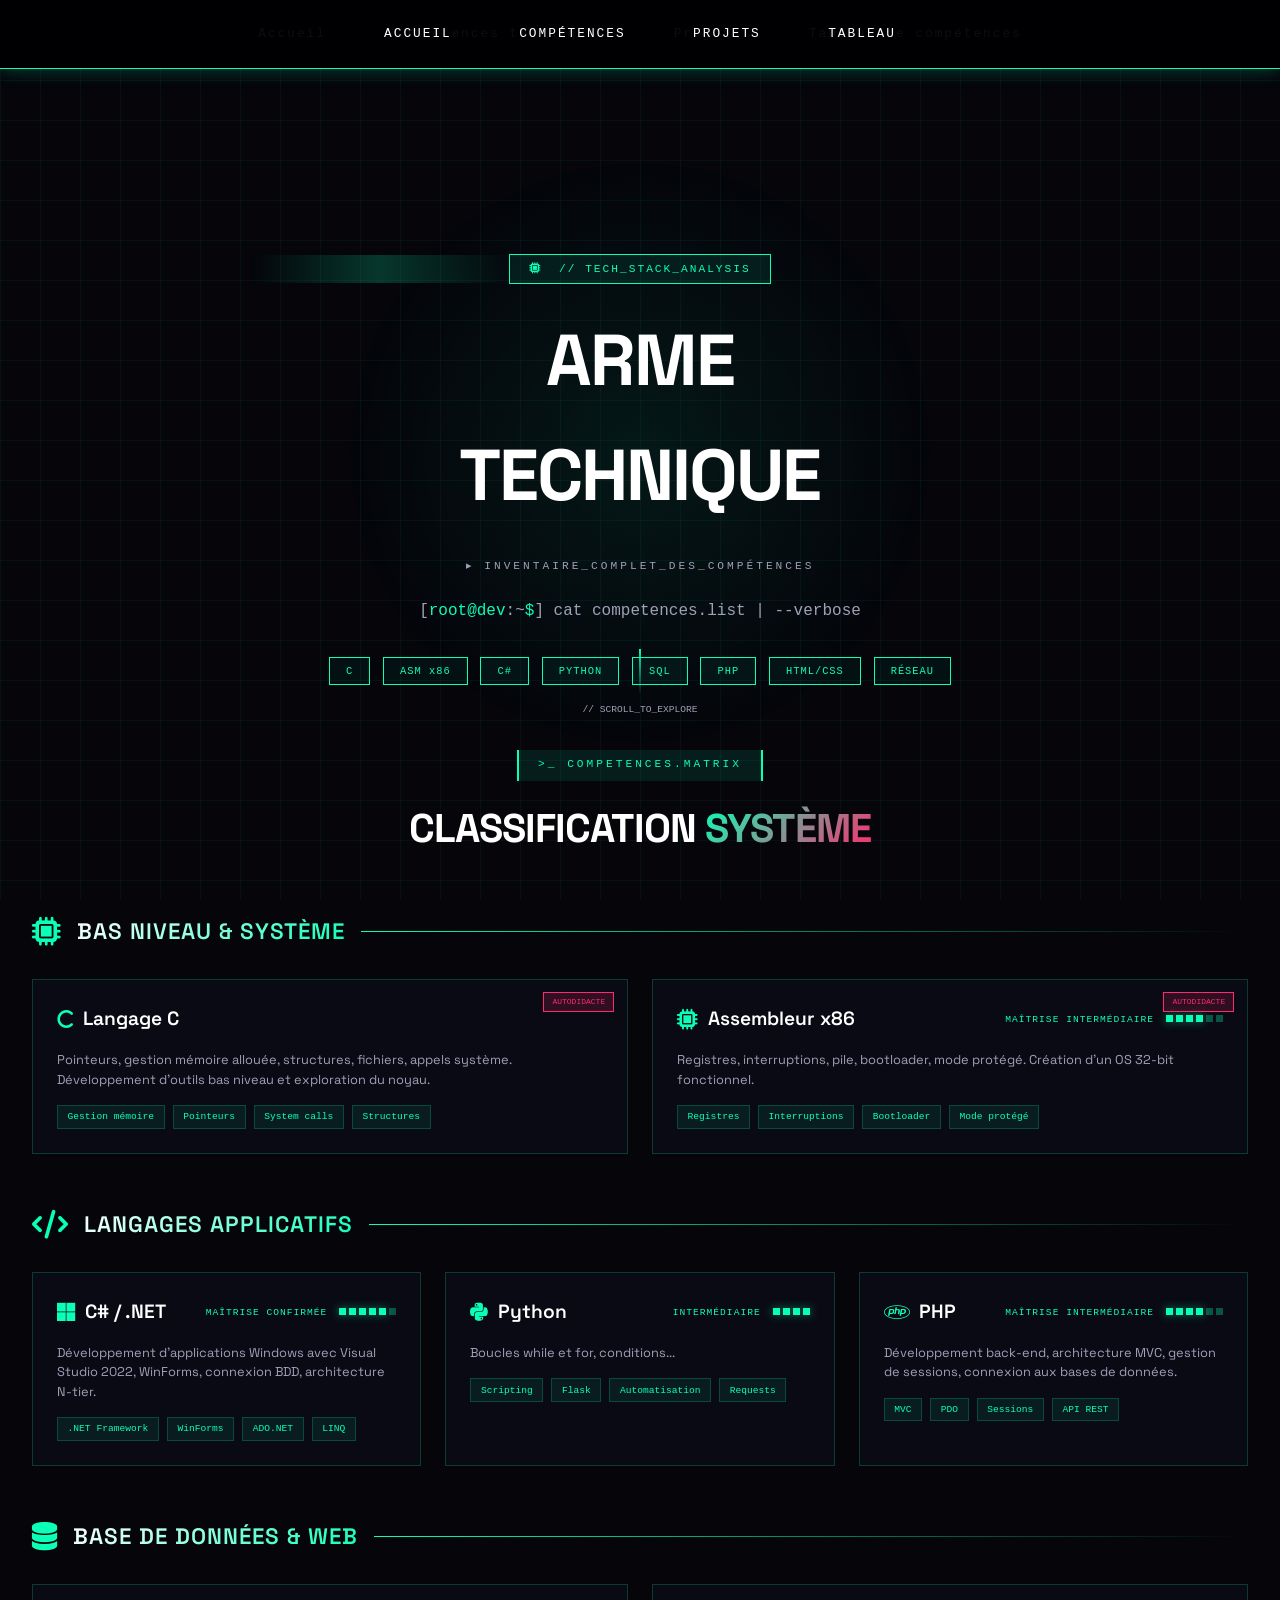
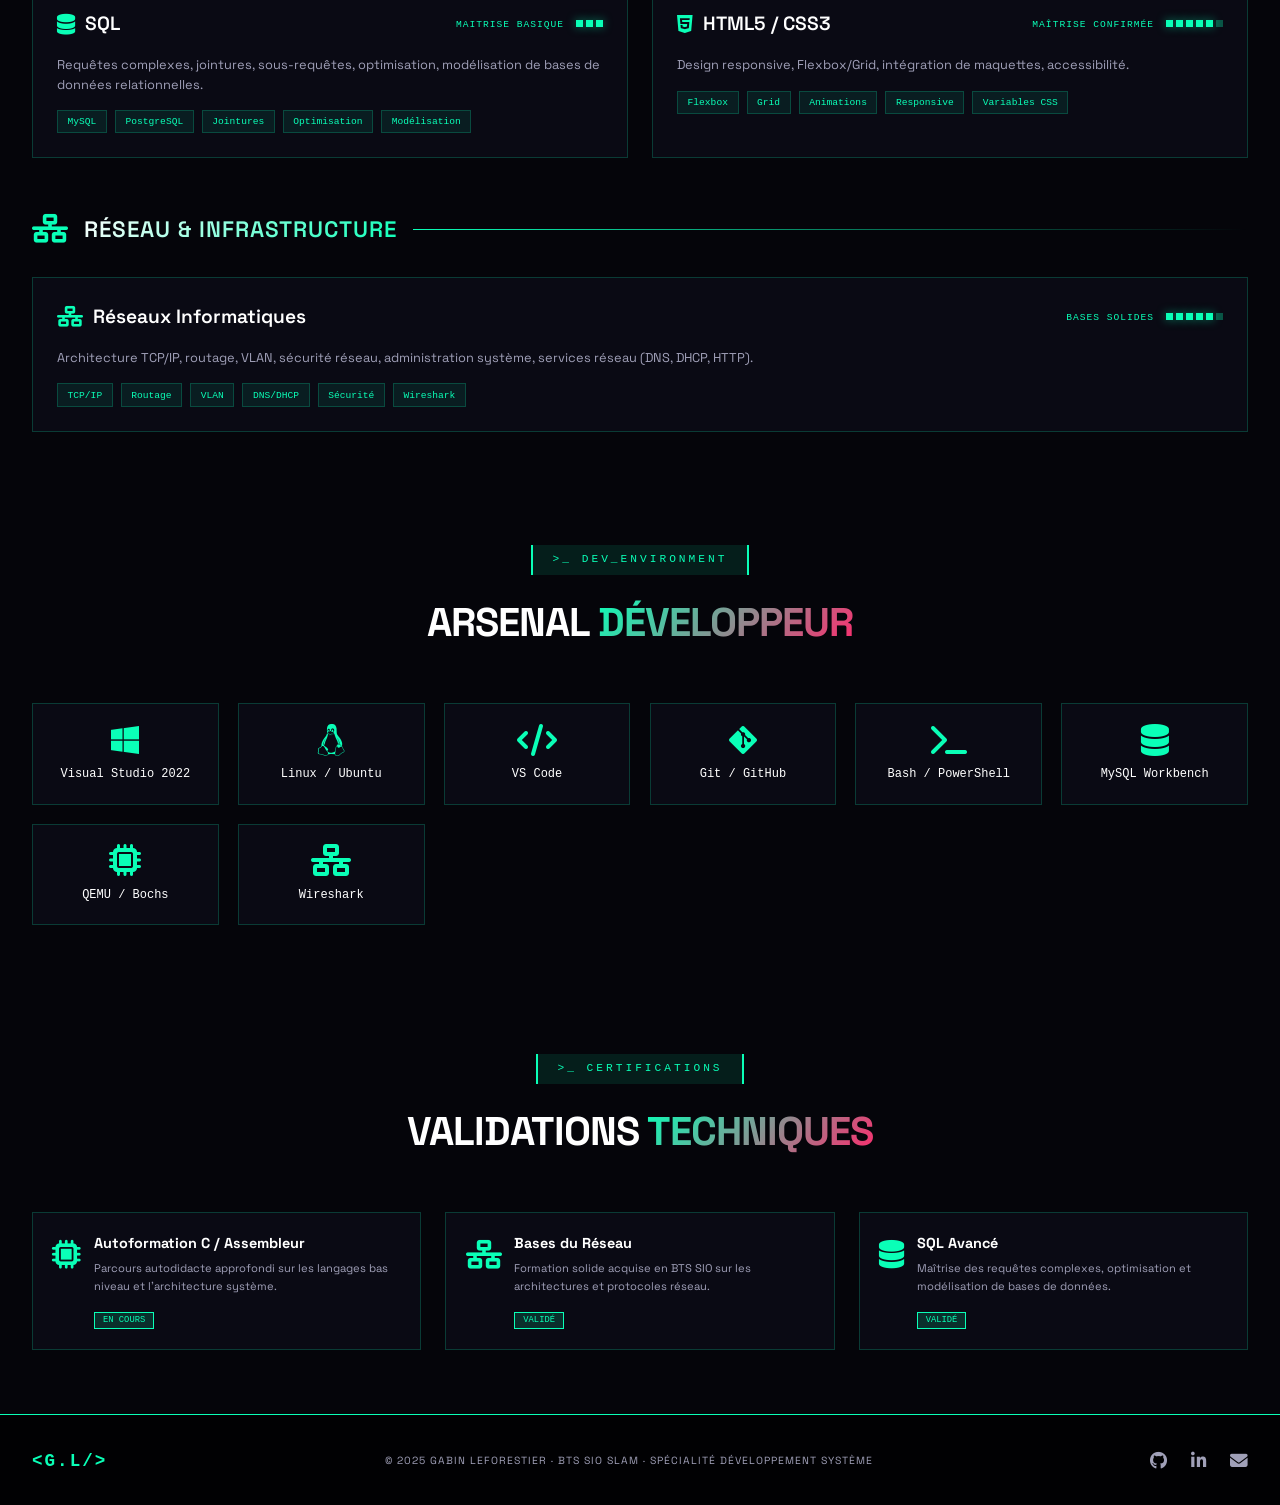
==== competence.html @ 07657258 "Add files via upload" ====
<!DOCTYPE html>
<html lang="fr">
<head>
    <meta charset="UTF-8">
    <meta name="viewport" content="width=device-width, initial-scale=1.0">
    <link rel="stylesheet" href="style.css">
    <title>Compétences Techniques - Portfolio - Gabin LEFORESTIER SIO</title>
    <link rel="preconnect" href="https://fonts.googleapis.com">
    <link rel="preconnect" href="https://fonts.gstatic.com" crossorigin>
    <link href="https://fonts.googleapis.com/css2?family=Roboto:ital,wght@0,100..900;1,100..900&display=swap" rel="stylesheet">

    <!-- Barre de navigation -->
     <nav>
        <a href="index.html">Accueil</a>
        <a href="competence.html">Compétences techniques</a>
        <a href="projets.html">Projets</a>
        <a href="tableau.html">Tableau de compétences</a> 
     </nav>
</head>
<body>
    <!DOCTYPE html>
<html lang="fr">
<head>
    <meta charset="UTF-8">
    <meta name="viewport" content="width=device-width, initial-scale=1.0">
    <link rel="stylesheet" href="style/style.css">
    <title>Compétences - Gabin LEFORESTIER | BTS SIO SLAM</title>
    <link rel="preconnect" href="https://fonts.googleapis.com">
    <link rel="preconnect" href="https://fonts.gstatic.com" crossorigin>
    <link href="https://fonts.googleapis.com/css2?family=Space+Grotesk:wght@300;400;500;600;700&display=swap" rel="stylesheet">
    <link rel="stylesheet" href="https://cdnjs.cloudflare.com/ajax/libs/font-awesome/6.5.1/css/all.min.css">
</head>
<body>

    <!-- Canvas pour l'animation de fond -->
    <canvas id="cyberCanvas"></canvas>

    <!-- Barre de navigation -->
    <nav>
        <a href="index.html">ACCUEIL</a>
        <a href="competence.html">COMPÉTENCES</a>
        <a href="projets.html">PROJETS</a>
        <a href="tableau.html">TABLEAU</a>
    </nav>

    <!-- ========== SECTION HERO COMPÉTENCES ========== -->
    <section class="hero competences-hero">
        <div class="hero-content">
            <div class="glow-ring"></div>
            <div class="hero-badge">
                <span class="badge-text">
                    <i class="fas fa-microchip"></i> // TECH_STACK_ANALYSIS
                </span>
            </div>
            <h1 class="hero-title">
                <span class="title-line">ARME</span>
                <span class="title-line glitch-text" data-text="TECHNIQUE">TECHNIQUE</span>
            </h1>
            <div class="hero-subtitle">
                <p class="sub-badge">▸ INVENTAIRE_COMPLET_DES_COMPÉTENCES</p>
            </div>
            <p class="hero-description">
                [<span class="cmd">root@dev</span>:~<span class="cmd">$</span>] <span class="cmd-text">cat competences.list | --verbose</span>
            </p>
            <div class="tech-stack">
                <div class="tech-item">C</div>
                <div class="tech-item">ASM x86</div>
                <div class="tech-item">C#</div>
                <div class="tech-item">PYTHON</div>
                <div class="tech-item">SQL</div>
                <div class="tech-item">PHP</div>
                <div class="tech-item">HTML/CSS</div>
                <div class="tech-item">RÉSEAU</div>
            </div>
        </div>
        <div class="hero-scroll">
            <div class="scroll-line"></div>
            <span>// SCROLL_TO_EXPLORE</span>
        </div>
    </section>

    <!-- ========== SECTION COMPÉTENCES DÉTAILLÉES ========== -->
    <section class="skills-detailed">
        <div class="container">
            <div class="section-header">
                <span class="section-tag">>_ COMPETENCES.MATRIX</span>
                <h2 class="section-title">CLASSIFICATION <span class="title-accent">SYSTÈME</span></h2>
            </div>

            <!-- BAS NIVEAU -->
            <div class="skill-category">
                <div class="category-header">
                    <div class="category-icon">
                        <i class="fas fa-microchip"></i>
                    </div>
                    <h3 class="category-title">BAS NIVEAU & SYSTÈME</h3>
                    <div class="category-line"></div>
                </div>
                <div class="skills-detailed-grid">
                    <div class="skill-detailed-card">
                        <div class="skill-header">
                            <div class="skill-name">
                                <i class="fas fa-c"></i>
                                <span>Langage C</span>
                            </div>
                        </div>
                        <p class="skill-description">Pointeurs, gestion mémoire allouée, structures, fichiers, appels système. Développement d'outils bas niveau et exploration du noyau.</p>
                        <div class="skill-tags">
                            <span>Gestion mémoire</span>
                            <span>Pointeurs</span>
                            <span>System calls</span>
                            <span>Structures</span>
                        </div>
                        <div class="skill-badge-autodidact">AUTODIDACTE</div>
                    </div>

                    <div class="skill-detailed-card">
                        <div class="skill-header">
                            <div class="skill-name">
                                <i class="fas fa-microchip"></i>
                                <span>Assembleur x86</span>
                            </div>
                            <div class="skill-level-indicator">
                                <span class="level-text">MAÎTRISE INTERMÉDIAIRE</span>
                                <div class="level-bars">
                                    <span class="bar active"></span><span class="bar active"></span>
                                    <span class="bar active"></span><span class="bar active"></span>
                                    <span class="bar"></span><span class="bar"></span>
                                </div>
                            </div>
                        </div>
                        <p class="skill-description">Registres, interruptions, pile, bootloader, mode protégé. Création d'un OS 32-bit fonctionnel.</p>
                        <div class="skill-tags">
                            <span>Registres</span>
                            <span>Interruptions</span>
                            <span>Bootloader</span>
                            <span>Mode protégé</span>
                        </div>
                        <div class="skill-badge-autodidact">AUTODIDACTE</div>
                    </div>
                </div>
            </div>

            <!-- LANGAGES APPLICATIFS -->
            <div class="skill-category">
                <div class="category-header">
                    <div class="category-icon">
                        <i class="fas fa-code"></i>
                    </div>
                    <h3 class="category-title">LANGAGES APPLICATIFS</h3>
                    <div class="category-line"></div>
                </div>
                <div class="skills-detailed-grid three-cols">
                    <div class="skill-detailed-card">
                        <div class="skill-header">
                            <div class="skill-name">
                                <i class="fab fa-microsoft"></i>
                                <span>C# / .NET</span>
                            </div>
                            <div class="skill-level-indicator">
                                <span class="level-text">MAÎTRISE CONFIRMÉE</span>
                                <div class="level-bars">
                                    <span class="bar active"></span><span class="bar active"></span>
                                    <span class="bar active"></span><span class="bar active"></span>
                                    <span class="bar active"></span><span class="bar"></span>
                                </div>
                            </div>
                        </div>
                        <p class="skill-description">Développement d'applications Windows avec Visual Studio 2022, WinForms, connexion BDD, architecture N-tier.</p>
                        <div class="skill-tags">
                            <span>.NET Framework</span>
                            <span>WinForms</span>
                            <span>ADO.NET</span>
                            <span>LINQ</span>
                        </div>
                    </div>

                    <div class="skill-detailed-card">
                        <div class="skill-header">
                            <div class="skill-name">
                                <i class="fab fa-python"></i>
                                <span>Python</span>
                            </div>
                            <div class="skill-level-indicator">
                                <span class="level-text">INTERMÉDIAIRE</span>
                                <div class="level-bars">
                                    <span class="bar active"></span><span class="bar active"></span>
                                    <span class="bar active"></span><span class="bar active"></span>
                                </div>
                            </div>
                        </div>
                        <p class="skill-description">Boucles while et for, conditions...</p>
                        <div class="skill-tags">
                            <span>Scripting</span>
                            <span>Flask</span>
                            <span>Automatisation</span>
                            <span>Requests</span>
                        </div>
                    </div>

                    <div class="skill-detailed-card">
                        <div class="skill-header">
                            <div class="skill-name">
                                <i class="fab fa-php"></i>
                                <span>PHP</span>
                            </div>
                            <div class="skill-level-indicator">
                                <span class="level-text">MAÎTRISE INTERMÉDIAIRE</span>
                                <div class="level-bars">
                                    <span class="bar active"></span><span class="bar active"></span>
                                    <span class="bar active"></span><span class="bar active"></span>
                                    <span class="bar"></span><span class="bar"></span>
                                </div>
                            </div>
                        </div>
                        <p class="skill-description">Développement back-end, architecture MVC, gestion de sessions, connexion aux bases de données.</p>
                        <div class="skill-tags">
                            <span>MVC</span>
                            <span>PDO</span>
                            <span>Sessions</span>
                            <span>API REST</span>
                        </div>
                    </div>
                </div>
            </div>

            <!-- BASE DE DONNÉES & WEB -->
            <div class="skill-category">
                <div class="category-header">
                    <div class="category-icon">
                        <i class="fas fa-database"></i>
                    </div>
                    <h3 class="category-title">BASE DE DONNÉES & WEB</h3>
                    <div class="category-line"></div>
                </div>
                <div class="skills-detailed-grid two-cols">
                    <div class="skill-detailed-card">
                        <div class="skill-header">
                            <div class="skill-name">
                                <i class="fas fa-database"></i>
                                <span>SQL</span>
                            </div>
                            <div class="skill-level-indicator">
                                <span class="level-text">MAITRISE BASIQUE</span>
                                <div class="level-bars">
                                    <span class="bar active"></span><span class="bar active"></span>
                                    <span class="bar active"></span>
                                    
                                </div>
                            </div>
                        </div>
                        <p class="skill-description">Requêtes complexes, jointures, sous-requêtes, optimisation, modélisation de bases de données relationnelles.</p>
                        <div class="skill-tags">
                            <span>MySQL</span>
                            <span>PostgreSQL</span>
                            <span>Jointures</span>
                            <span>Optimisation</span>
                            <span>Modélisation</span>
                        </div>
                    </div>

                    <div class="skill-detailed-card">
                        <div class="skill-header">
                            <div class="skill-name">
                                <i class="fab fa-html5"></i>
                                <span>HTML5 / CSS3</span>
                            </div>
                            <div class="skill-level-indicator">
                                <span class="level-text">MAÎTRISE CONFIRMÉE</span>
                                <div class="level-bars">
                                    <span class="bar active"></span><span class="bar active"></span>
                                    <span class="bar active"></span><span class="bar active"></span>
                                    <span class="bar active"></span><span class="bar"></span>
                                </div>
                            </div>
                        </div>
                        <p class="skill-description">Design responsive, Flexbox/Grid, intégration de maquettes, accessibilité.</p>
                        <div class="skill-tags">
                            <span>Flexbox</span>
                            <span>Grid</span>
                            <span>Animations</span>
                            <span>Responsive</span>
                            <span>Variables CSS</span>
                        </div>
                    </div>
                </div>
            </div>

            <!-- RÉSEAU & INFRASTRUCTURE -->
            <div class="skill-category">
                <div class="category-header">
                    <div class="category-icon">
                        <i class="fas fa-network-wired"></i>
                    </div>
                    <h3 class="category-title">RÉSEAU & INFRASTRUCTURE</h3>
                    <div class="category-line"></div>
                </div>
                <div class="skills-detailed-grid full-width-grid">
                    <div class="skill-detailed-card full-width">
                        <div class="skill-header">
                            <div class="skill-name">
                                <i class="fas fa-network-wired"></i>
                                <span>Réseaux Informatiques</span>
                            </div>
                            <div class="skill-level-indicator">
                                <span class="level-text">BASES SOLIDES</span>
                                <div class="level-bars">
                                    <span class="bar active"></span><span class="bar active"></span>
                                    <span class="bar active"></span><span class="bar active"></span>
                                    <span class="bar active"></span><span class="bar"></span>
                                </div>
                            </div>
                        </div>
                        <p class="skill-description">Architecture TCP/IP, routage, VLAN, sécurité réseau, administration système, services réseau (DNS, DHCP, HTTP).</p>
                        <div class="skill-tags">
                            <span>TCP/IP</span>
                            <span>Routage</span>
                            <span>VLAN</span>
                            <span>DNS/DHCP</span>
                            <span>Sécurité</span>
                            <span>Wireshark</span>
                        </div>
                    </div>
                </div>
            </div>
        </div>
    </section>

    <!-- ========== SECTION OUTILS & ENVIRONNEMENT ========== -->
    <section class="tools-section">
        <div class="container">
            <div class="section-header">
                <span class="section-tag">>_ DEV_ENVIRONMENT</span>
                <h2 class="section-title">ARsenal <span class="title-accent">Développeur</span></h2>
            </div>
            <div class="tools-grid">
                <div class="tool-card">
                    <i class="fab fa-windows"></i>
                    <span>Visual Studio 2022</span>
                </div>
                <div class="tool-card">
                    <i class="fab fa-linux"></i>
                    <span>Linux / Ubuntu</span>
                </div>
                <div class="tool-card">
                    <i class="fas fa-code"></i>
                    <span>VS Code</span>
                </div>
                <div class="tool-card">
                    <i class="fab fa-git-alt"></i>
                    <span>Git / GitHub</span>
                </div>
                <div class="tool-card">
                    <i class="fas fa-terminal"></i>
                    <span>Bash / PowerShell</span>
                </div>
                <div class="tool-card">
                    <i class="fas fa-database"></i>
                    <span>MySQL Workbench</span>
                </div>
                <div class="tool-card">
                    <i class="fas fa-microchip"></i>
                    <span>QEMU / Bochs</span>
                </div>
                <div class="tool-card">
                    <i class="fas fa-network-wired"></i>
                    <span>Wireshark</span>
                </div>
            </div>
        </div>
    </section>

    <!-- ========== SECTION CERTIFICATIONS ========== -->
    <section class="certifications">
        <div class="container">
            <div class="section-header">
                <span class="section-tag">>_ CERTIFICATIONS</span>
                <h2 class="section-title">VALIDATIONS <span class="title-accent">TECHNIQUES</span></h2>
            </div>
            <div class="certs-grid">
                <div class="cert-card">
                    <div class="cert-icon">
                        <i class="fas fa-microchip"></i>
                    </div>
                    <div class="cert-content">
                        <h3>Autoformation C / Assembleur</h3>
                        <p>Parcours autodidacte approfondi sur les langages bas niveau et l'architecture système.</p>
                        <span class="cert-status">EN COURS</span>
                    </div>
                </div>
                <div class="cert-card">
                    <div class="cert-icon">
                        <i class="fas fa-network-wired"></i>
                    </div>
                    <div class="cert-content">
                        <h3>Bases du Réseau</h3>
                        <p>Formation solide acquise en BTS SIO sur les architectures et protocoles réseau.</p>
                        <span class="cert-status">VALIDÉ</span>
                    </div>
                </div>
                <div class="cert-card">
                    <div class="cert-icon">
                        <i class="fas fa-database"></i>
                    </div>
                    <div class="cert-content">
                        <h3>SQL Avancé</h3>
                        <p>Maîtrise des requêtes complexes, optimisation et modélisation de bases de données.</p>
                        <span class="cert-status">VALIDÉ</span>
                    </div>
                </div>
            </div>
        </div>
    </section>

    <!-- Footer -->
    <footer class="footer">
        <div class="container">
            <div class="footer-content">
                <div class="footer-logo">
                    <span class="glitch-small">&lt;G.L/&gt;</span>
                </div>
                <p class="footer-text">© 2025 GABIN LEFORESTIER · BTS SIO SLAM · SPÉCIALITÉ DÉVELOPPEMENT SYSTÈME</p>
                <div class="footer-social">
                    <a href="#"><i class="fab fa-github"></i></a>
                    <a href="#"><i class="fab fa-linkedin-in"></i></a>
                    <a href="#"><i class="fas fa-envelope"></i></a>
                </div>
            </div>
        </div>
    </footer>
</body>
</html>
</body>
</html>
---- style.css ----
/* ========== RESET & VARIABLES ========== */
* {
    margin: 0;
    padding: 0;
    box-sizing: border-box;
}

:root {
    --primary: #0affb7;
    --primary-dark: #00cc8f;
    --secondary: #ff2a6d;
    --secondary-dark: #cc0055;
    --accent: #7a2eff;
    --dark-bg: #05050a;
    --darker-bg: #010103;
    --card-bg: #0a0a14;
    --text: #ffffff;
    --text-dim: #a0a0b8;
    --glow-primary: 0 0 10px rgba(10, 255, 183, 0.5);
    --glow-secondary: 0 0 10px rgba(255, 42, 109, 0.5);
}

body {
    font-family: 'Space Grotesk', 'Courier New', monospace;
    background: var(--dark-bg);
    color: var(--text);
    line-height: 1.6;
    overflow-x: hidden;
    position: relative;
}

/* Effet de grille en background (sans canvas) */
body::before {
    content: '';
    position: fixed;
    top: 0;
    left: 0;
    width: 100%;
    height: 100%;
    background-image: 
        linear-gradient(rgba(10, 255, 183, 0.05) 1px, transparent 1px),
        linear-gradient(90deg, rgba(10, 255, 183, 0.05) 1px, transparent 1px);
    background-size: 40px 40px;
    pointer-events: none;
    z-index: 0;
}

/* ========== NAVIGATION ========== */
nav {
    position: fixed;
    top: 0;
    width: 100%;
    display: flex;
    justify-content: center;
    gap: 3rem;
    padding: 1rem 2rem;
    background: rgba(1, 1, 3, 0.95);
    border-bottom: 1px solid var(--primary);
    z-index: 1000;
    letter-spacing: 2px;
    box-shadow: 0 0 20px rgba(10, 255, 183, 0.15);
}

nav a {
    color: var(--text);
    text-decoration: none;
    font-size: 0.8rem;
    font-weight: 500;
    transition: all 0.3s ease;
    font-family: monospace;
    padding: 0.5rem 0;
    position: relative;
}

nav a::before {
    content: '[';
    opacity: 0;
    transition: all 0.3s ease;
    color: var(--primary);
}

nav a::after {
    content: ']';
    opacity: 0;
    transition: all 0.3s ease;
    color: var(--primary);
}

nav a:hover::before,
nav a:hover::after {
    opacity: 1;
}

nav a:hover {
    color: var(--primary);
    text-shadow: var(--glow-primary);
    letter-spacing: 3px;
}

/* ========== CONTAINER ========== */
.container {
    max-width: 1300px;
    margin: 0 auto;
    padding: 0 2rem;
    position: relative;
    z-index: 2;
}

/* ========== SECTION HEADER ========== */
.section-header {
    text-align: center;
    margin-bottom: 3rem;
}

.section-tag {
    color: var(--primary);
    font-family: monospace;
    font-size: 0.7rem;
    letter-spacing: 3px;
    background: rgba(10, 255, 183, 0.1);
    padding: 0.4rem 1.2rem;
    display: inline-block;
    margin-bottom: 1rem;
    border-left: 2px solid var(--primary);
    border-right: 2px solid var(--primary);
    animation: borderPulse 2s infinite;
}

@keyframes borderPulse {
    0%, 100% { border-color: var(--primary); }
    50% { border-color: var(--secondary); }
}

.section-title {
    font-size: 2.5rem;
    font-weight: 700;
    letter-spacing: -1px;
    text-transform: uppercase;
}

.title-accent {
    background: linear-gradient(135deg, var(--primary), var(--secondary), var(--accent));
    background-size: 200% 200%;
    -webkit-background-clip: text;
    background-clip: text;
    color: transparent;
    animation: gradientFlow 3s ease infinite;
}

@keyframes gradientFlow {
    0% { background-position: 0% 50%; }
    50% { background-position: 100% 50%; }
    100% { background-position: 0% 50%; }
}

/* ========== HERO SECTION ========== */
.hero {
    min-height: 100vh;
    display: flex;
    flex-direction: column;
    justify-content: center;
    align-items: center;
    text-align: center;
    padding: 6rem 2rem 4rem;
    position: relative;
    z-index: 2;
}

.hero-content {
    max-width: 1000px;
    animation: fadeInUp 0.8s ease-out;
}

/* Anneau lumineux (sans canvas) */
.hero::after {
    content: '';
    position: absolute;
    top: 50%;
    left: 50%;
    transform: translate(-50%, -50%);
    width: 600px;
    height: 600px;
    border-radius: 50%;
    background: radial-gradient(circle, rgba(10, 255, 183, 0.08) 0%, transparent 70%);
    animation: ringPulse 4s ease infinite;
    z-index: -1;
}

@keyframes ringPulse {
    0%, 100% { width: 500px; height: 500px; opacity: 0.5; }
    50% { width: 700px; height: 700px; opacity: 1; }
}

.hero-badge {
    display: inline-block;
    margin-bottom: 1.5rem;
}

.badge-text {
    background: rgba(10, 255, 183, 0.08);
    border: 1px solid var(--primary);
    padding: 0.5rem 1.2rem;
    font-size: 0.7rem;
    letter-spacing: 2px;
    color: var(--primary);
    font-family: monospace;
    position: relative;
    overflow: hidden;
}

.badge-text::before {
    content: '';
    position: absolute;
    top: 0;
    left: -100%;
    width: 100%;
    height: 100%;
    background: linear-gradient(90deg, transparent, rgba(10, 255, 183, 0.2), transparent);
    animation: shimmer 4s infinite;
}

@keyframes shimmer {
    0% { left: -100%; }
    20% { left: 100%; }
    100% { left: 100%; }
}

.badge-text i {
    margin-right: 8px;
}

.hero-title {
    margin-bottom: 1.5rem;
}

.title-line {
    display: block;
    font-size: 4.5rem;
    font-weight: 800;
    letter-spacing: -2px;
    text-transform: uppercase;
}

.glitch-text {
    position: relative;
    animation: glitchAnim 3s infinite;
}

@keyframes glitchAnim {
    0%, 100% { text-shadow: none; }
    95% { text-shadow: -3px 0 var(--secondary), 3px 0 var(--primary); }
    96% { text-shadow: 3px 0 var(--secondary), -3px 0 var(--primary); }
}

.hero-subtitle {
    margin-bottom: 1rem;
}

.typewriter {
    font-size: 1.5rem;
    font-weight: 500;
    margin-bottom: 0.5rem;
    font-family: monospace;
}

.typed-text {
    color: var(--primary);
    text-shadow: var(--glow-primary);
}

.cursor-blink {
    animation: blink 1s step-end infinite;
    color: var(--primary);
}

@keyframes blink {
    0%, 100% { opacity: 1; }
    50% { opacity: 0; }
}

.sub-badge {
    font-size: 0.7rem;
    color: var(--text-dim);
    letter-spacing: 3px;
    font-family: monospace;
}

.hero-description {
    font-size: 1rem;
    margin: 1.5rem auto;
    color: var(--text-dim);
    font-family: monospace;
}

.cmd {
    color: var(--primary);
}

.hero-buttons {
    display: flex;
    gap: 1.5rem;
    justify-content: center;
    flex-wrap: wrap;
    margin: 2rem 0;
}

/* ========== BUTTONS ========== */
.btn {
    display: inline-flex;
    align-items: center;
    gap: 0.8rem;
    padding: 0.8rem 1.8rem;
    font-weight: 600;
    text-decoration: none;
    transition: all 0.3s ease;
    font-size: 0.75rem;
    letter-spacing: 2px;
    font-family: monospace;
    border: none;
    cursor: pointer;
    position: relative;
    overflow: hidden;
}

.btn-primary {
    background: linear-gradient(135deg, var(--primary), var(--primary-dark));
    color: #000000;
    box-shadow: var(--glow-primary);
}

.btn-primary:hover {
    transform: translateY(-3px);
    box-shadow: 0 0 20px var(--primary);
}

.btn-outline {
    background: transparent;
    border: 1px solid var(--primary);
    color: var(--primary);
}

.btn-outline:hover {
    background: rgba(10, 255, 183, 0.1);
    transform: translateY(-3px);
    box-shadow: var(--glow-primary);
}

.btn-secondary {
    background: transparent;
    border: 1px solid var(--secondary);
    color: var(--secondary);
    display: inline-flex;
    align-items: center;
    gap: 0.8rem;
    text-decoration: none;
}

.btn-secondary:hover {
    background: rgba(255, 42, 109, 0.1);
    transform: translateY(-3px);
    box-shadow: var(--glow-secondary);
}

/* Tech Stack */
.tech-stack {
    display: flex;
    flex-wrap: wrap;
    justify-content: center;
    gap: 0.8rem;
    margin-top: 2rem;
}

.tech-item {
    font-family: monospace;
    font-size: 0.65rem;
    padding: 0.3rem 1rem;
    border: 1px solid var(--primary);
    background: rgba(10, 255, 183, 0.05);
    color: var(--primary);
    letter-spacing: 1px;
    transition: all 0.3s ease;
}

.tech-item:hover {
    background: rgba(10, 255, 183, 0.15);
    transform: translateY(-2px);
    box-shadow: var(--glow-primary);
}

/* Scroll Indicator */
.hero-scroll {
    position: absolute;
    bottom: 2rem;
    display: flex;
    flex-direction: column;
    align-items: center;
    gap: 0.5rem;
    color: var(--text-dim);
    font-size: 0.6rem;
    font-family: monospace;
}

.scroll-line {
    width: 2px;
    height: 45px;
    background: linear-gradient(180deg, var(--primary), transparent);
    animation: scrollMove 1.2s ease infinite;
}

@keyframes scrollMove {
    0% { height: 15px; opacity: 0.4; }
    50% { height: 45px; opacity: 1; }
    100% { height: 15px; opacity: 0.4; }
}

/* ========== ABOUT SECTION ========== */
.about {
    padding: 5rem 0;
    background: linear-gradient(180deg, transparent, rgba(10, 255, 183, 0.02));
    position: relative;
    z-index: 2;
}

.about-content {
    display: grid;
    grid-template-columns: 1fr 0.9fr;
    gap: 3rem;
    align-items: start;
}

.code-block {
    background: rgba(0, 0, 0, 0.8);
    border: 1px solid var(--primary);
    overflow: hidden;
    margin-bottom: 1.5rem;
    box-shadow: 0 0 20px rgba(10, 255, 183, 0.1);
    transition: all 0.3s ease;
}

.code-block:hover {
    box-shadow: 0 0 30px rgba(10, 255, 183, 0.2);
    border-color: var(--secondary);
}

.code-header {
    background: rgba(10, 255, 183, 0.1);
    padding: 0.7rem 1rem;
    display: flex;
    gap: 0.5rem;
    border-bottom: 1px solid var(--primary);
}

.code-dot {
    width: 12px;
    height: 12px;
    border-radius: 50%;
}

.red { background: #ff5f56; }
.yellow { background: #ffbd2e; }
.green { background: #27c93f; }

.code-path {
    margin-left: auto;
    font-family: monospace;
    font-size: 0.65rem;
    color: var(--primary);
}

.code-body {
    padding: 1.2rem;
    font-family: monospace;
    font-size: 0.8rem;
}

.code-keyword { color: #ff79c6; }
.code-var { color: #50fa7b; }
.code-string { color: #f1fa8c; }
.code-line { margin-left: 1rem; }

.about-description p {
    color: var(--text-dim);
    margin-bottom: 1rem;
    line-height: 1.7;
}

.highlight-quote {
    color: var(--primary);
    font-style: italic;
    border-left: 3px solid var(--primary);
    padding-left: 1rem;
    margin-top: 1rem;
}

.about-stats {
    display: grid;
    grid-template-columns: repeat(2, 1fr);
    gap: 1.2rem;
}

.stat-card {
    background: var(--card-bg);
    border: 1px solid rgba(10, 255, 183, 0.25);
    padding: 1.3rem;
    text-align: center;
    transition: all 0.3s ease;
}

.stat-card:hover {
    transform: translateY(-5px);
    border-color: var(--primary);
    box-shadow: var(--glow-primary);
}

.stat-icon {
    font-size: 2rem;
    color: var(--primary);
    margin-bottom: 0.5rem;
}

.stat-number {
    font-size: 2.2rem;
    font-weight: 800;
    background: linear-gradient(135deg, var(--primary), var(--secondary));
    -webkit-background-clip: text;
    background-clip: text;
    color: transparent;
}

.stat-label {
    color: var(--text-dim);
    font-size: 0.65rem;
    letter-spacing: 1px;
    margin-top: 0.3rem;
}

.stat-line {
    width: 40px;
    height: 2px;
    background: linear-gradient(90deg, var(--primary), var(--secondary));
    margin: 0.6rem auto 0;
}

/* ========== SKILLS SECTION ========== */
.skills {
    padding: 5rem 0;
    position: relative;
    z-index: 2;
}

.skills-grid {
    display: grid;
    grid-template-columns: repeat(4, 1fr);
    gap: 1.5rem;
}

.skill-card {
    background: var(--card-bg);
    border: 1px solid rgba(10, 255, 183, 0.25);
    padding: 1.8rem 1.2rem;
    text-align: center;
    transition: all 0.3s ease;
    position: relative;
}

.skill-card:hover {
    transform: translateY(-8px);
    border-color: var(--primary);
    box-shadow: var(--glow-primary);
}

.skill-icon {
    font-size: 2.2rem;
    color: var(--primary);
    margin-bottom: 1rem;
}

.skill-card h3 {
    font-size: 1.1rem;
    margin-bottom: 0.8rem;
    letter-spacing: 1px;
}

.skill-list {
    display: flex;
    flex-wrap: wrap;
    justify-content: center;
    gap: 0.5rem;
    margin-bottom: 1rem;
}

.skill-pill {
    font-family: monospace;
    font-size: 0.65rem;
    padding: 0.2rem 0.6rem;
    border: 1px solid var(--primary);
    background: rgba(10, 255, 183, 0.05);
    color: var(--primary);
    transition: all 0.3s ease;
}

.skill-pill:hover {
    background: rgba(10, 255, 183, 0.15);
    transform: scale(1.05);
}

.skill-badge {
    background: rgba(255, 42, 109, 0.15);
    border-color: var(--secondary);
    color: var(--secondary);
}

.skill-card p {
    color: var(--text-dim);
    font-size: 0.75rem;
    line-height: 1.5;
}

/* ========== PROJECTS SECTION ========== */
.projects {
    padding: 5rem 0;
    background: linear-gradient(180deg, transparent, rgba(10, 255, 183, 0.02));
    position: relative;
    z-index: 2;
}

.projects-grid {
    display: grid;
    grid-template-columns: repeat(3, 1fr);
    gap: 1.8rem;
    margin-bottom: 2.5rem;
}

.project-card {
    background: var(--card-bg);
    border: 1px solid rgba(10, 255, 183, 0.25);
    padding: 1.5rem;
    transition: all 0.3s ease;
    position: relative;
}

.project-card.featured {
    border-color: var(--primary);
    box-shadow: var(--glow-primary);
}

.project-card:hover {
    transform: translateY(-8px);
    border-color: var(--primary);
}

.project-status {
    position: absolute;
    top: 1rem;
    right: 1rem;
    font-family: monospace;
    font-size: 0.55rem;
    color: var(--primary);
    background: rgba(10, 255, 183, 0.15);
    padding: 0.2rem 0.5rem;
}

.project-icon {
    font-size: 2.2rem;
    color: var(--primary);
    margin-bottom: 1rem;
}

.project-card h3 {
    font-size: 1.2rem;
    margin-bottom: 0.6rem;
}

.project-card p {
    color: var(--text-dim);
    font-size: 0.8rem;
    margin-bottom: 1rem;
    line-height: 1.5;
}

.project-tech {
    display: flex;
    flex-wrap: wrap;
    gap: 0.5rem;
    margin-bottom: 1rem;
}

.project-tech span {
    font-family: monospace;
    font-size: 0.6rem;
    padding: 0.2rem 0.6rem;
    background: rgba(10, 255, 183, 0.1);
    color: var(--primary);
}

.project-link {
    color: var(--primary);
    text-decoration: none;
    font-family: monospace;
    font-size: 0.75rem;
    transition: all 0.3s ease;
    display: inline-block;
}

.project-link:hover {
    letter-spacing: 2px;
    color: var(--secondary);
}

.text-center {
    text-align: center;
}

/* ========== FOOTER ========== */
.footer {
    background: var(--darker-bg);
    padding: 2rem 0;
    border-top: 1px solid var(--primary);
    position: relative;
    z-index: 2;
}

.footer-content {
    display: flex;
    justify-content: space-between;
    align-items: center;
    flex-wrap: wrap;
    gap: 1rem;
}

.footer-logo .glitch-small {
    font-size: 1.1rem;
    font-weight: 700;
    color: var(--primary);
    font-family: monospace;
    letter-spacing: 2px;
}

.footer-text {
    color: var(--text-dim);
    font-size: 0.65rem;
    letter-spacing: 1px;
}

.footer-social {
    display: flex;
    gap: 1.5rem;
}

.footer-social a {
    color: var(--text-dim);
    font-size: 1.1rem;
    transition: all 0.3s ease;
}

.footer-social a:hover {
    color: var(--primary);
    transform: translateY(-3px);
    text-shadow: var(--glow-primary);
}

/* ========== ANIMATIONS ========== */
@keyframes fadeInUp {
    from {
        opacity: 0;
        transform: translateY(40px);
    }
    to {
        opacity: 1;
        transform: translateY(0);
    }
}

/* ========== RESPONSIVE ========== */
@media (max-width: 1024px) {
    .skills-grid {
        grid-template-columns: repeat(2, 1fr);
    }
    
    .projects-grid {
        grid-template-columns: repeat(2, 1fr);
    }
}

@media (max-width: 768px) {
    nav {
        gap: 1.2rem;
        padding: 0.7rem 1rem;
    }
    
    nav a {
        font-size: 0.65rem;
    }
    
    .title-line {
        font-size: 2.2rem;
    }
    
    .typewriter {
        font-size: 1rem;
    }
    
    .section-title {
        font-size: 1.8rem;
    }
    
    .about-content {
        grid-template-columns: 1fr;
        gap: 2rem;
    }
    
    .skills-grid {
        grid-template-columns: 1fr;
    }
    
    .projects-grid {
        grid-template-columns: 1fr;
    }
    
    .about-stats {
        grid-template-columns: repeat(2, 1fr);
    }
    
    .hero-buttons {
        flex-direction: column;
        align-items: center;
    }
    
    .btn {
        width: 100%;
        justify-content: center;
    }
    
    .footer-content {
        flex-direction: column;
        text-align: center;
    }
    
    .hero::after {
        width: 300px;
        height: 300px;
    }
}

@media (max-width: 480px) {
    .about-stats {
        grid-template-columns: 1fr;
    }
    
    .container {
        padding: 0 1rem;
    }
    
    .tech-stack {
        gap: 0.5rem;
    }
    
    .tech-item {
        font-size: 0.55rem;
        padding: 0.2rem 0.7rem;
    }
}

/* ========== PAGE COMPÉTENCES ========== */

.competences-hero {
    min-height: 60vh;
}

.skill-category {
    margin-bottom: 3rem;
}

.category-header {
    display: flex;
    align-items: center;
    gap: 1rem;
    margin-bottom: 1.5rem;
    flex-wrap: wrap;
}

.category-icon {
    font-size: 1.8rem;
    color: var(--primary);
}

.category-title {
    font-size: 1.4rem;
    font-weight: 600;
    letter-spacing: 1px;
    background: linear-gradient(135deg, var(--text), var(--primary));
    -webkit-background-clip: text;
    background-clip: text;
    color: transparent;
}

.category-line {
    flex: 1;
    height: 1px;
    background: linear-gradient(90deg, var(--primary), transparent);
}

.skills-detailed-grid {
    display: grid;
    grid-template-columns: repeat(2, 1fr);
    gap: 1.5rem;
}

.skills-detailed-grid.three-cols {
    grid-template-columns: repeat(3, 1fr);
}

.skills-detailed-grid.two-cols {
    grid-template-columns: repeat(2, 1fr);
}

.skill-detailed-card {
    background: var(--card-bg);
    border: 1px solid rgba(10, 255, 183, 0.2);
    padding: 1.5rem;
    transition: all 0.3s ease;
    position: relative;
}

.skill-detailed-card.full-width {
    grid-column: 1 / -1;
}

.skill-detailed-card:hover {
    transform: translateY(-5px);
    border-color: var(--primary);
    box-shadow: var(--glow-primary);
}

.skill-header {
    display: flex;
    justify-content: space-between;
    align-items: flex-start;
    flex-wrap: wrap;
    gap: 0.8rem;
    margin-bottom: 1rem;
}

.skill-name {
    display: flex;
    align-items: center;
    gap: 0.6rem;
    font-size: 1.2rem;
    font-weight: 600;
}

.skill-name i {
    color: var(--primary);
    font-size: 1.3rem;
}

.level-text {
    font-family: monospace;
    font-size: 0.6rem;
    color: var(--primary);
    letter-spacing: 1px;
}

.level-bars {
    display: inline-flex;
    gap: 3px;
    margin-left: 0.5rem;
}

.level-bars .bar {
    width: 7px;
    height: 7px;
    background: rgba(10, 255, 183, 0.3);
}

.level-bars .bar.active {
    background: var(--primary);
    box-shadow: var(--glow-primary);
}

.skill-description {
    color: var(--text-dim);
    font-size: 0.8rem;
    line-height: 1.5;
    margin-bottom: 1rem;
}

.skill-tags {
    display: flex;
    flex-wrap: wrap;
    gap: 0.5rem;
    margin-top: 0.8rem;
}

.skill-tags span {
    font-family: monospace;
    font-size: 0.6rem;
    padding: 0.2rem 0.6rem;
    background: rgba(10, 255, 183, 0.08);
    border: 1px solid rgba(10, 255, 183, 0.2);
    color: var(--primary);
}

.skill-badge-autodidact {
    position: absolute;
    top: 0.8rem;
    right: 0.8rem;
    font-family: monospace;
    font-size: 0.5rem;
    padding: 0.15rem 0.5rem;
    background: rgba(255, 42, 109, 0.15);
    border: 1px solid var(--secondary);
    color: var(--secondary);
}

/* Outils & Certifications */
.tools-section, .certifications {
    padding: 4rem 0;
}

.tools-grid {
    display: grid;
    grid-template-columns: repeat(auto-fit, minmax(160px, 1fr));
    gap: 1.2rem;
}

.tool-card {
    background: var(--card-bg);
    border: 1px solid rgba(10, 255, 183, 0.2);
    padding: 1.2rem;
    text-align: center;
    transition: all 0.3s ease;
    display: flex;
    flex-direction: column;
    align-items: center;
    gap: 0.6rem;
}

.tool-card i {
    font-size: 2rem;
    color: var(--primary);
}

.tool-card span {
    font-family: monospace;
    font-size: 0.75rem;
}

.tool-card:hover {
    transform: translateY(-5px);
    border-color: var(--primary);
    box-shadow: var(--glow-primary);
}

.certs-grid {
    display: grid;
    grid-template-columns: repeat(3, 1fr);
    gap: 1.5rem;
}

.cert-card {
    background: var(--card-bg);
    border: 1px solid rgba(10, 255, 183, 0.2);
    padding: 1.2rem;
    display: flex;
    gap: 0.8rem;
    transition: all 0.3s ease;
}

.cert-card:hover {
    transform: translateY(-5px);
    border-color: var(--primary);
    box-shadow: var(--glow-primary);
}

.cert-icon {
    font-size: 1.8rem;
    color: var(--primary);
}

.cert-content h3 {
    font-size: 0.9rem;
    margin-bottom: 0.3rem;
}

.cert-content p {
    color: var(--text-dim);
    font-size: 0.7rem;
    margin-bottom: 0.5rem;
}

.cert-status {
    font-family: monospace;
    font-size: 0.55rem;
    padding: 0.15rem 0.5rem;
    background: rgba(10, 255, 183, 0.15);
    border: 1px solid var(--primary);
    color: var(--primary);
}

/* ========== PAGE PROJETS ========== */

.projets-hero {
    min-height: 60vh;
}

.project-stats-hero {
    display: flex;
    justify-content: center;
    gap: 2rem;
    margin-top: 1.5rem;
    flex-wrap: wrap;
}

.hero-stat {
    text-align: center;
    padding: 0.4rem 1.2rem;
    border: 1px solid rgba(10, 255, 183, 0.3);
    background: rgba(10, 255, 183, 0.05);
}

.hero-stat-number {
    display: block;
    font-size: 1.8rem;
    font-weight: 700;
    color: var(--primary);
    text-shadow: var(--glow-primary);
}

.hero-stat-label {
    font-family: monospace;
    font-size: 0.6rem;
    letter-spacing: 2px;
    color: var(--text-dim);
}

.all-projects {
    padding: 4rem 0;
}

/* Projet majeur */
.project-major {
    background: linear-gradient(135deg, rgba(10, 255, 183, 0.05), rgba(255, 42, 109, 0.05));
    border: 1px solid var(--primary);
    margin-bottom: 2.5rem;
    padding: 1.8rem;
    position: relative;
}

.project-major-badge {
    position: absolute;
    top: 0.8rem;
    right: 0.8rem;
    font-family: monospace;
    font-size: 0.55rem;
    padding: 0.2rem 0.8rem;
    background: var(--primary);
    color: #000;
    font-weight: 600;
    letter-spacing: 1px;
}

.project-major-content {
    display: flex;
    gap: 1.5rem;
    align-items: center;
    flex-wrap: wrap;
}

.project-major-icon {
    font-size: 3.5rem;
    color: var(--primary);
}

.project-major-info {
    flex: 1;
}

.project-major-info h3 {
    font-size: 1.5rem;
    margin-bottom: 0.5rem;
    background: linear-gradient(135deg, var(--primary), var(--secondary));
    -webkit-background-clip: text;
    background-clip: text;
    color: transparent;
}

.project-major-desc {
    color: var(--text-dim);
    font-size: 0.85rem;
    margin-bottom: 0.8rem;
    line-height: 1.5;
}

.project-major-tech {
    display: flex;
    flex-wrap: wrap;
    gap: 0.6rem;
    margin-bottom: 1rem;
}

.project-major-tech span {
    font-family: monospace;
    font-size: 0.65rem;
    padding: 0.2rem 0.8rem;
    background: rgba(10, 255, 183, 0.1);
    border: 1px solid rgba(10, 255, 183, 0.3);
    color: var(--primary);
}

.project-major-links {
    display: flex;
    gap: 1.2rem;
}

/* Grille projets */
.projects-all-grid {
    display: grid;
    grid-template-columns: repeat(3, 1fr);
    gap: 1.5rem;
}

.project-card-detailed {
    background: var(--card-bg);
    border: 1px solid rgba(10, 255, 183, 0.2);
    padding: 1.3rem;
    transition: all 0.3s ease;
}

.project-card-detailed:hover {
    transform: translateY(-5px);
    border-color: var(--primary);
    box-shadow: var(--glow-primary);
}

.project-card-header {
    display: flex;
    justify-content: space-between;
    align-items: center;
    margin-bottom: 0.8rem;
}

.project-icon-large {
    font-size: 2rem;
    color: var(--primary);
}

.project-status-badge {
    font-family: monospace;
    font-size: 0.55rem;
    padding: 0.15rem 0.5rem;
    background: rgba(10, 255, 183, 0.15);
    border: 1px solid var(--primary);
    color: var(--primary);
}

.project-card-detailed h3 {
    font-size: 1.1rem;
    margin-bottom: 0.5rem;
}

.project-card-detailed > p {
    color: var(--text-dim);
    font-size: 0.75rem;
    margin-bottom: 0.8rem;
    line-height: 1.5;
}

.project-tech-list {
    display: flex;
    flex-wrap: wrap;
    gap: 0.4rem;
    margin-bottom: 0.8rem;
}

.project-tech-list span {
    font-family: monospace;
    font-size: 0.55rem;
    padding: 0.15rem 0.5rem;
    background: rgba(10, 255, 183, 0.08);
    border: 1px solid rgba(10, 255, 183, 0.2);
    color: var(--primary);
}

.project-features {
    margin-bottom: 1rem;
}

.feature {
    font-size: 0.65rem;
    color: var(--text-dim);
    margin-bottom: 0.2rem;
    display: flex;
    align-items: center;
    gap: 0.4rem;
}

.feature i {
    color: var(--primary);
    font-size: 0.55rem;
}

.project-links {
    display: flex;
    gap: 1rem;
    border-top: 1px solid rgba(10, 255, 183, 0.1);
    padding-top: 0.8rem;
}

.project-links .project-link {
    font-size: 0.65rem;
}

.project-links .project-link.disabled {
    opacity: 0.3;
    cursor: default;
    pointer-events: none;
}

/* Section statistiques */
.project-stats-section {
    padding: 3rem 0;
    background: linear-gradient(180deg, transparent, rgba(10, 255, 183, 0.02));
}

.stats-container {
    display: grid;
    grid-template-columns: repeat(4, 1fr);
    gap: 1.5rem;
    text-align: center;
}

.stat-block {
    padding: 1.2rem;
    border: 1px solid rgba(10, 255, 183, 0.2);
    background: var(--card-bg);
    transition: all 0.3s ease;
}

.stat-block:hover {
    transform: translateY(-3px);
    border-color: var(--primary);
    box-shadow: var(--glow-primary);
}

.stat-block-number {
    font-size: 2.2rem;
    font-weight: 800;
    background: linear-gradient(135deg, var(--primary), var(--secondary));
    -webkit-background-clip: text;
    background-clip: text;
    color: transparent;
    font-family: monospace;
}

.stat-block-label {
    font-size: 0.65rem;
    letter-spacing: 1px;
    color: var(--text-dim);
    margin-top: 0.3rem;
}

.stat-block-line {
    width: 35px;
    height: 2px;
    background: linear-gradient(90deg, var(--primary), transparent);
    margin: 0.6rem auto 0;
}

/* ========== RESPONSIVE PAGES ========== */
@media (max-width: 1024px) {
    .skills-detailed-grid,
    .skills-detailed-grid.three-cols {
        grid-template-columns: 1fr;
    }
    
    .certs-grid {
        grid-template-columns: 1fr;
    }
    
    .projects-all-grid {
        grid-template-columns: repeat(2, 1fr);
    }
    
    .stats-container {
        grid-template-columns: repeat(2, 1fr);
    }
}

@media (max-width: 768px) {
    .projects-all-grid {
        grid-template-columns: 1fr;
    }
    
    .stats-container {
        grid-template-columns: 1fr;
    }
    
    .project-major-content {
        flex-direction: column;
        text-align: center;
    }
    
    .project-major-icon {
        font-size: 2.5rem;
    }
    
    .project-major-info h3 {
        font-size: 1.2rem;
    }
    
    .project-major-tech {
        justify-content: center;
    }
    
    .project-major-links {
        justify-content: center;
    }
    
    .skill-header {
        flex-direction: column;
    }
    
    .skill-badge-autodidact {
        position: static;
        display: inline-block;
        margin-top: 0.8rem;
    }
    
    .tools-grid {
        grid-template-columns: repeat(2, 1fr);
    }
}
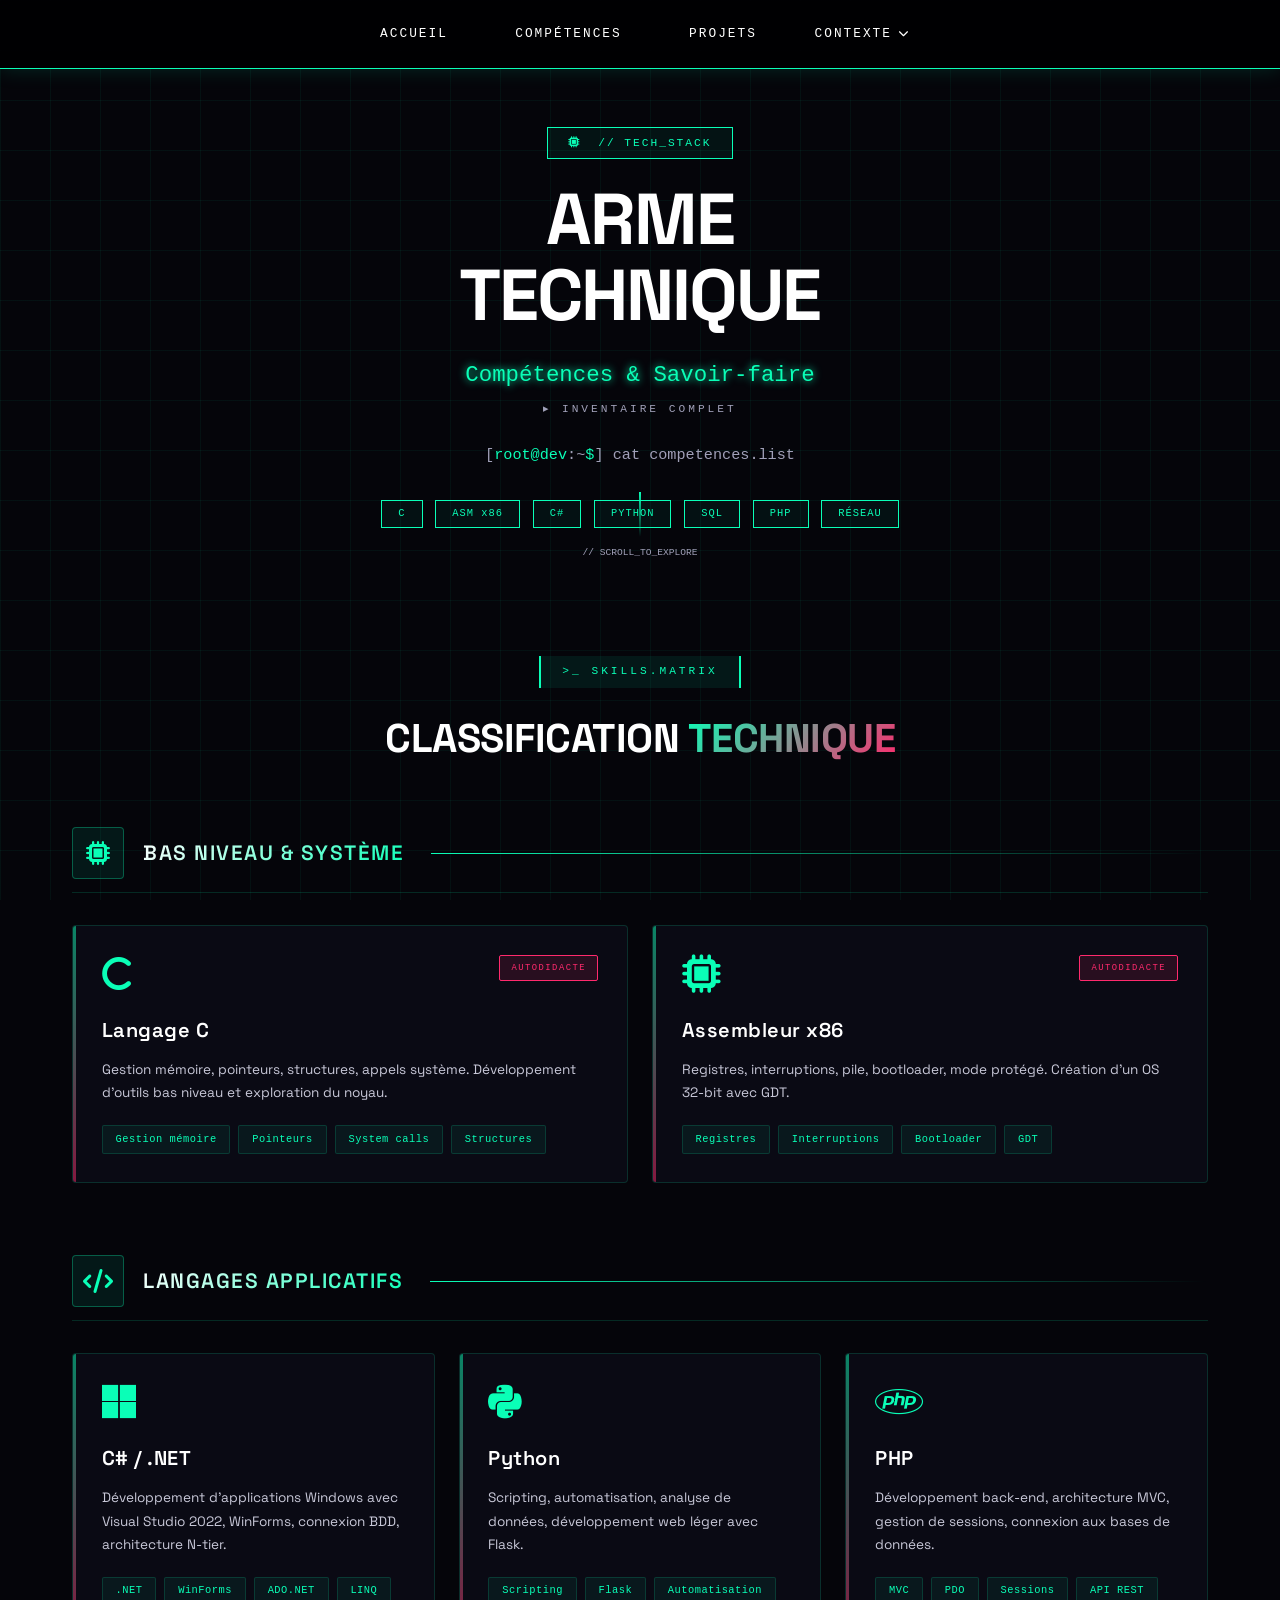
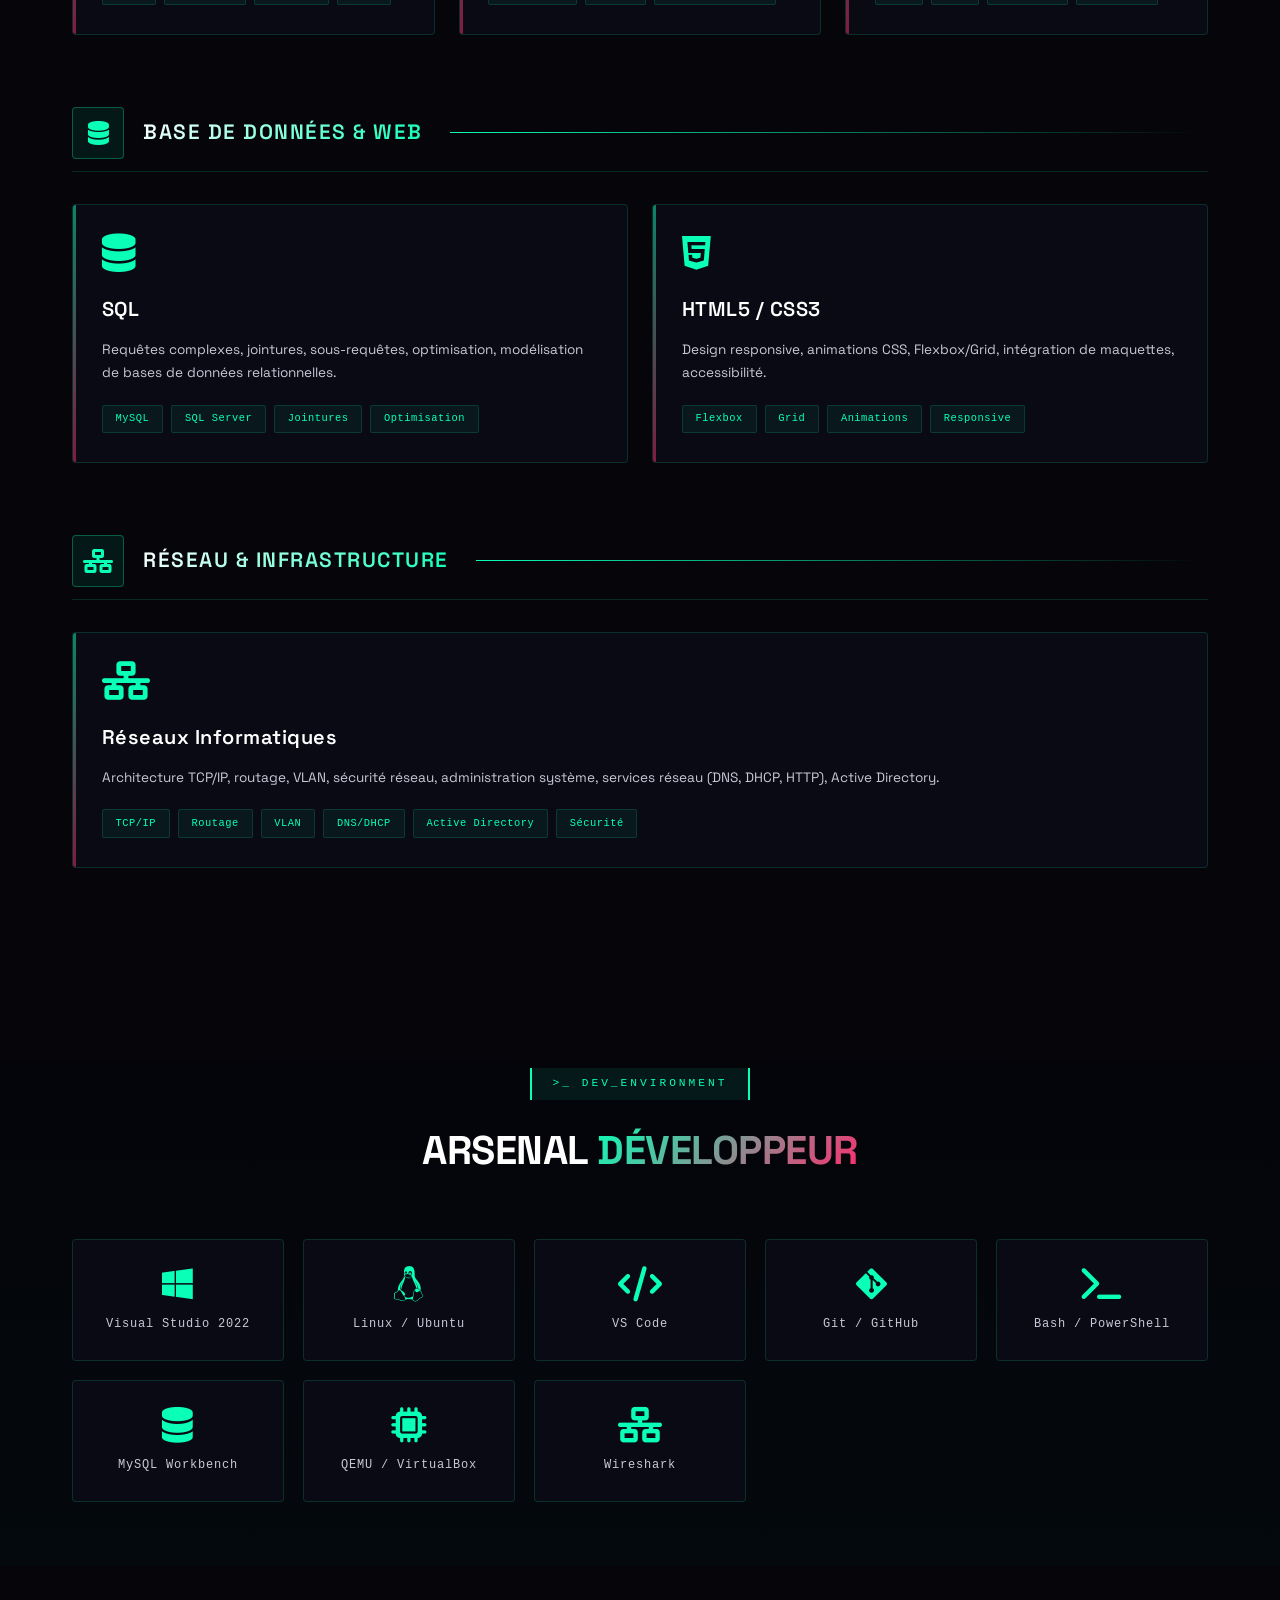
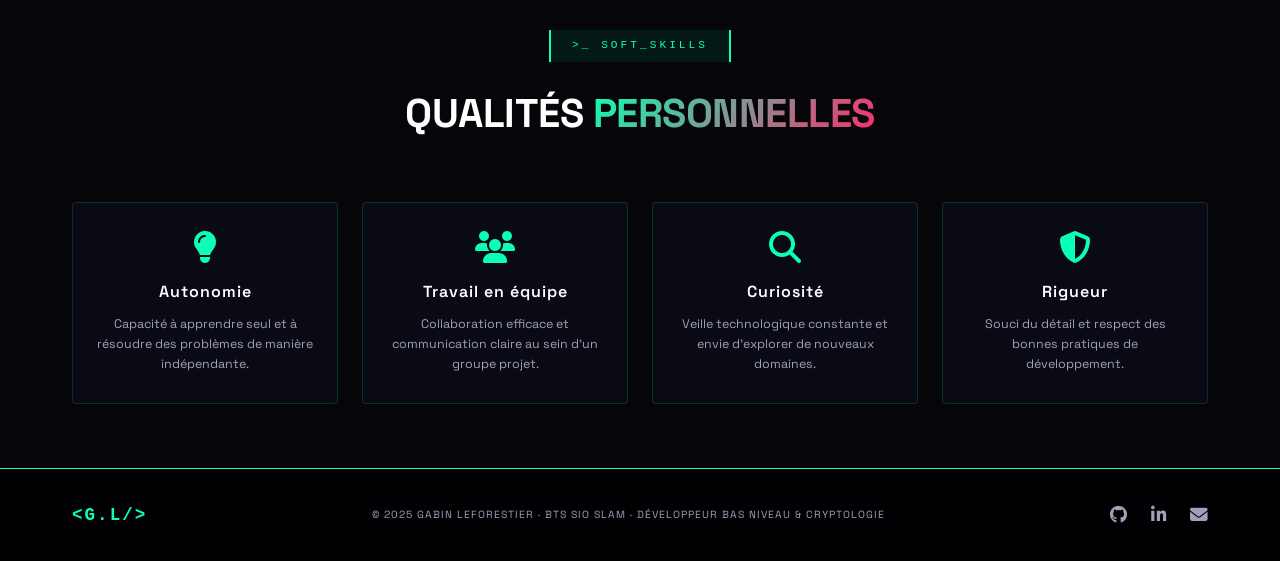
==== commit 188c9e0d: "Portfolio pour 2e année" ====
--- a/competence.html
+++ b/competence.html
@@ -3,28 +3,8 @@
 <head>
     <meta charset="UTF-8">
     <meta name="viewport" content="width=device-width, initial-scale=1.0">
-    <link rel="stylesheet" href="style.css">
-    <title>Compétences Techniques - Portfolio - Gabin LEFORESTIER SIO</title>
-    <link rel="preconnect" href="https://fonts.googleapis.com">
-    <link rel="preconnect" href="https://fonts.gstatic.com" crossorigin>
-    <link href="https://fonts.googleapis.com/css2?family=Roboto:ital,wght@0,100..900;1,100..900&display=swap" rel="stylesheet">
-
-    <!-- Barre de navigation -->
-     <nav>
-        <a href="index.html">Accueil</a>
-        <a href="competence.html">Compétences techniques</a>
-        <a href="projets.html">Projets</a>
-        <a href="tableau.html">Tableau de compétences</a> 
-     </nav>
-</head>
-<body>
-    <!DOCTYPE html>
-<html lang="fr">
-<head>
-    <meta charset="UTF-8">
-    <meta name="viewport" content="width=device-width, initial-scale=1.0">
     <link rel="stylesheet" href="style/style.css">
-    <title>Compétences - Gabin LEFORESTIER | BTS SIO SLAM</title>
+    <title>Compétences - Gabin LEFORESTIER | Portfolio BTS SIO</title>
     <link rel="preconnect" href="https://fonts.googleapis.com">
     <link rel="preconnect" href="https://fonts.gstatic.com" crossorigin>
     <link href="https://fonts.googleapis.com/css2?family=Space+Grotesk:wght@300;400;500;600;700&display=swap" rel="stylesheet">
@@ -32,35 +12,51 @@
 </head>
 <body>
 
-    <!-- Canvas pour l'animation de fond -->
-    <canvas id="cyberCanvas"></canvas>
+    <!-- Grille de fond statique -->
+    <div class="grid-bg"></div>
 
     <!-- Barre de navigation -->
     <nav>
         <a href="index.html">ACCUEIL</a>
         <a href="competence.html">COMPÉTENCES</a>
         <a href="projets.html">PROJETS</a>
-        <a href="tableau.html">TABLEAU</a>
+        <div class="dropdown">
+            <a href="contexte.html" class="dropdown-toggle">CONTEXTE</a>
+            <span class="dropdown-arrow"><i class="fas fa-chevron-down"></i></span>
+            <div class="dropdown-menu">
+                <a href="contexte.html#contexte-pro-1">
+                    <i class="fas fa-circle"></i> Contexte Pro 1 · 1ère année
+                </a>
+                <a href="contexte.html#contexte-pro-2">
+                    <i class="fas fa-circle"></i> Contexte Pro 2 · 2ème année
+                </a>
+                <a href="contexte.html#contexte-pro-3">
+                    <i class="fas fa-circle"></i> Contexte Pro 3 · Stage Avizeo
+                </a>
+            </div>
+        </div>
     </nav>
 
     <!-- ========== SECTION HERO COMPÉTENCES ========== -->
     <section class="hero competences-hero">
         <div class="hero-content">
-            <div class="glow-ring"></div>
             <div class="hero-badge">
                 <span class="badge-text">
-                    <i class="fas fa-microchip"></i> // TECH_STACK_ANALYSIS
+                    <i class="fas fa-microchip"></i> // TECH_STACK
                 </span>
             </div>
             <h1 class="hero-title">
                 <span class="title-line">ARME</span>
-                <span class="title-line glitch-text" data-text="TECHNIQUE">TECHNIQUE</span>
+                <span class="title-line glitch-text">TECHNIQUE</span>
             </h1>
             <div class="hero-subtitle">
-                <p class="sub-badge">▸ INVENTAIRE_COMPLET_DES_COMPÉTENCES</p>
+                <div class="typewriter">
+                    <span class="static-text">Compétences & Savoir-faire</span>
+                </div>
+                <p class="sub-badge">▸ INVENTAIRE COMPLET</p>
             </div>
             <p class="hero-description">
-                [<span class="cmd">root@dev</span>:~<span class="cmd">$</span>] <span class="cmd-text">cat competences.list | --verbose</span>
+                [<span class="cmd">root@dev</span>:~<span class="cmd">$</span>] <span class="cmd-text">cat competences.list</span>
             </p>
             <div class="tech-stack">
                 <div class="tech-item">C</div>
@@ -69,7 +65,6 @@
                 <div class="tech-item">PYTHON</div>
                 <div class="tech-item">SQL</div>
                 <div class="tech-item">PHP</div>
-                <div class="tech-item">HTML/CSS</div>
                 <div class="tech-item">RÉSEAU</div>
             </div>
         </div>
@@ -80,11 +75,11 @@
     </section>
 
     <!-- ========== SECTION COMPÉTENCES DÉTAILLÉES ========== -->
-    <section class="skills-detailed">
+    <section class="skills-detailed-section">
         <div class="container">
             <div class="section-header">
-                <span class="section-tag">>_ COMPETENCES.MATRIX</span>
-                <h2 class="section-title">CLASSIFICATION <span class="title-accent">SYSTÈME</span></h2>
+                <span class="section-tag">>_ SKILLS.MATRIX</span>
+                <h2 class="section-title">CLASSIFICATION <span class="title-accent">TECHNIQUE</span></h2>
             </div>
 
             <!-- BAS NIVEAU -->
@@ -96,47 +91,38 @@
                     <h3 class="category-title">BAS NIVEAU & SYSTÈME</h3>
                     <div class="category-line"></div>
                 </div>
-                <div class="skills-detailed-grid">
-                    <div class="skill-detailed-card">
-                        <div class="skill-header">
-                            <div class="skill-name">
+                <div class="skills-grid-detailed">
+                    <div class="skill-detailed-card">
+                        <div class="skill-card-top">
+                            <div class="skill-icon-large">
                                 <i class="fas fa-c"></i>
-                                <span>Langage C</span>
-                            </div>
-                        </div>
-                        <p class="skill-description">Pointeurs, gestion mémoire allouée, structures, fichiers, appels système. Développement d'outils bas niveau et exploration du noyau.</p>
+                            </div>
+                            <div class="skill-badge-autodidact">AUTODIDACTE</div>
+                        </div>
+                        <h4>Langage C</h4>
+                        <p>Gestion mémoire, pointeurs, structures, appels système. Développement d'outils bas niveau et exploration du noyau.</p>
                         <div class="skill-tags">
                             <span>Gestion mémoire</span>
                             <span>Pointeurs</span>
                             <span>System calls</span>
                             <span>Structures</span>
                         </div>
-                        <div class="skill-badge-autodidact">AUTODIDACTE</div>
-                    </div>
-
-                    <div class="skill-detailed-card">
-                        <div class="skill-header">
-                            <div class="skill-name">
+                    </div>
+                    <div class="skill-detailed-card">
+                        <div class="skill-card-top">
+                            <div class="skill-icon-large">
                                 <i class="fas fa-microchip"></i>
-                                <span>Assembleur x86</span>
-                            </div>
-                            <div class="skill-level-indicator">
-                                <span class="level-text">MAÎTRISE INTERMÉDIAIRE</span>
-                                <div class="level-bars">
-                                    <span class="bar active"></span><span class="bar active"></span>
-                                    <span class="bar active"></span><span class="bar active"></span>
-                                    <span class="bar"></span><span class="bar"></span>
-                                </div>
-                            </div>
-                        </div>
-                        <p class="skill-description">Registres, interruptions, pile, bootloader, mode protégé. Création d'un OS 32-bit fonctionnel.</p>
+                            </div>
+                            <div class="skill-badge-autodidact">AUTODIDACTE</div>
+                        </div>
+                        <h4>Assembleur x86</h4>
+                        <p>Registres, interruptions, pile, bootloader, mode protégé. Création d'un OS 32-bit avec GDT.</p>
                         <div class="skill-tags">
                             <span>Registres</span>
                             <span>Interruptions</span>
                             <span>Bootloader</span>
-                            <span>Mode protégé</span>
-                        </div>
-                        <div class="skill-badge-autodidact">AUTODIDACTE</div>
+                            <span>GDT</span>
+                        </div>
                     </div>
                 </div>
             </div>
@@ -150,70 +136,44 @@
                     <h3 class="category-title">LANGAGES APPLICATIFS</h3>
                     <div class="category-line"></div>
                 </div>
-                <div class="skills-detailed-grid three-cols">
-                    <div class="skill-detailed-card">
-                        <div class="skill-header">
-                            <div class="skill-name">
+                <div class="skills-grid-detailed three-cols">
+                    <div class="skill-detailed-card">
+                        <div class="skill-card-top">
+                            <div class="skill-icon-large">
                                 <i class="fab fa-microsoft"></i>
-                                <span>C# / .NET</span>
-                            </div>
-                            <div class="skill-level-indicator">
-                                <span class="level-text">MAÎTRISE CONFIRMÉE</span>
-                                <div class="level-bars">
-                                    <span class="bar active"></span><span class="bar active"></span>
-                                    <span class="bar active"></span><span class="bar active"></span>
-                                    <span class="bar active"></span><span class="bar"></span>
-                                </div>
-                            </div>
-                        </div>
-                        <p class="skill-description">Développement d'applications Windows avec Visual Studio 2022, WinForms, connexion BDD, architecture N-tier.</p>
-                        <div class="skill-tags">
-                            <span>.NET Framework</span>
+                            </div>
+                        </div>
+                        <h4>C# / .NET</h4>
+                        <p>Développement d'applications Windows avec Visual Studio 2022, WinForms, connexion BDD, architecture N-tier.</p>
+                        <div class="skill-tags">
+                            <span>.NET</span>
                             <span>WinForms</span>
                             <span>ADO.NET</span>
                             <span>LINQ</span>
                         </div>
                     </div>
-
-                    <div class="skill-detailed-card">
-                        <div class="skill-header">
-                            <div class="skill-name">
+                    <div class="skill-detailed-card">
+                        <div class="skill-card-top">
+                            <div class="skill-icon-large">
                                 <i class="fab fa-python"></i>
-                                <span>Python</span>
-                            </div>
-                            <div class="skill-level-indicator">
-                                <span class="level-text">INTERMÉDIAIRE</span>
-                                <div class="level-bars">
-                                    <span class="bar active"></span><span class="bar active"></span>
-                                    <span class="bar active"></span><span class="bar active"></span>
-                                </div>
-                            </div>
-                        </div>
-                        <p class="skill-description">Boucles while et for, conditions...</p>
+                            </div>
+                        </div>
+                        <h4>Python</h4>
+                        <p>Scripting, automatisation, analyse de données, développement web léger avec Flask.</p>
                         <div class="skill-tags">
                             <span>Scripting</span>
                             <span>Flask</span>
                             <span>Automatisation</span>
-                            <span>Requests</span>
-                        </div>
-                    </div>
-
-                    <div class="skill-detailed-card">
-                        <div class="skill-header">
-                            <div class="skill-name">
+                        </div>
+                    </div>
+                    <div class="skill-detailed-card">
+                        <div class="skill-card-top">
+                            <div class="skill-icon-large">
                                 <i class="fab fa-php"></i>
-                                <span>PHP</span>
-                            </div>
-                            <div class="skill-level-indicator">
-                                <span class="level-text">MAÎTRISE INTERMÉDIAIRE</span>
-                                <div class="level-bars">
-                                    <span class="bar active"></span><span class="bar active"></span>
-                                    <span class="bar active"></span><span class="bar active"></span>
-                                    <span class="bar"></span><span class="bar"></span>
-                                </div>
-                            </div>
-                        </div>
-                        <p class="skill-description">Développement back-end, architecture MVC, gestion de sessions, connexion aux bases de données.</p>
+                            </div>
+                        </div>
+                        <h4>PHP</h4>
+                        <p>Développement back-end, architecture MVC, gestion de sessions, connexion aux bases de données.</p>
                         <div class="skill-tags">
                             <span>MVC</span>
                             <span>PDO</span>
@@ -233,54 +193,35 @@
                     <h3 class="category-title">BASE DE DONNÉES & WEB</h3>
                     <div class="category-line"></div>
                 </div>
-                <div class="skills-detailed-grid two-cols">
-                    <div class="skill-detailed-card">
-                        <div class="skill-header">
-                            <div class="skill-name">
+                <div class="skills-grid-detailed two-cols">
+                    <div class="skill-detailed-card">
+                        <div class="skill-card-top">
+                            <div class="skill-icon-large">
                                 <i class="fas fa-database"></i>
-                                <span>SQL</span>
-                            </div>
-                            <div class="skill-level-indicator">
-                                <span class="level-text">MAITRISE BASIQUE</span>
-                                <div class="level-bars">
-                                    <span class="bar active"></span><span class="bar active"></span>
-                                    <span class="bar active"></span>
-                                    
-                                </div>
-                            </div>
-                        </div>
-                        <p class="skill-description">Requêtes complexes, jointures, sous-requêtes, optimisation, modélisation de bases de données relationnelles.</p>
+                            </div>
+                        </div>
+                        <h4>SQL</h4>
+                        <p>Requêtes complexes, jointures, sous-requêtes, optimisation, modélisation de bases de données relationnelles.</p>
                         <div class="skill-tags">
                             <span>MySQL</span>
-                            <span>PostgreSQL</span>
+                            <span>SQL Server</span>
                             <span>Jointures</span>
                             <span>Optimisation</span>
-                            <span>Modélisation</span>
-                        </div>
-                    </div>
-
-                    <div class="skill-detailed-card">
-                        <div class="skill-header">
-                            <div class="skill-name">
+                        </div>
+                    </div>
+                    <div class="skill-detailed-card">
+                        <div class="skill-card-top">
+                            <div class="skill-icon-large">
                                 <i class="fab fa-html5"></i>
-                                <span>HTML5 / CSS3</span>
-                            </div>
-                            <div class="skill-level-indicator">
-                                <span class="level-text">MAÎTRISE CONFIRMÉE</span>
-                                <div class="level-bars">
-                                    <span class="bar active"></span><span class="bar active"></span>
-                                    <span class="bar active"></span><span class="bar active"></span>
-                                    <span class="bar active"></span><span class="bar"></span>
-                                </div>
-                            </div>
-                        </div>
-                        <p class="skill-description">Design responsive, Flexbox/Grid, intégration de maquettes, accessibilité.</p>
+                            </div>
+                        </div>
+                        <h4>HTML5 / CSS3</h4>
+                        <p>Design responsive, animations CSS, Flexbox/Grid, intégration de maquettes, accessibilité.</p>
                         <div class="skill-tags">
                             <span>Flexbox</span>
                             <span>Grid</span>
                             <span>Animations</span>
                             <span>Responsive</span>
-                            <span>Variables CSS</span>
                         </div>
                     </div>
                 </div>
@@ -295,30 +236,22 @@
                     <h3 class="category-title">RÉSEAU & INFRASTRUCTURE</h3>
                     <div class="category-line"></div>
                 </div>
-                <div class="skills-detailed-grid full-width-grid">
+                <div class="skills-grid-detailed">
                     <div class="skill-detailed-card full-width">
-                        <div class="skill-header">
-                            <div class="skill-name">
+                        <div class="skill-card-top">
+                            <div class="skill-icon-large">
                                 <i class="fas fa-network-wired"></i>
-                                <span>Réseaux Informatiques</span>
-                            </div>
-                            <div class="skill-level-indicator">
-                                <span class="level-text">BASES SOLIDES</span>
-                                <div class="level-bars">
-                                    <span class="bar active"></span><span class="bar active"></span>
-                                    <span class="bar active"></span><span class="bar active"></span>
-                                    <span class="bar active"></span><span class="bar"></span>
-                                </div>
-                            </div>
-                        </div>
-                        <p class="skill-description">Architecture TCP/IP, routage, VLAN, sécurité réseau, administration système, services réseau (DNS, DHCP, HTTP).</p>
+                            </div>
+                        </div>
+                        <h4>Réseaux Informatiques</h4>
+                        <p>Architecture TCP/IP, routage, VLAN, sécurité réseau, administration système, services réseau (DNS, DHCP, HTTP), Active Directory.</p>
                         <div class="skill-tags">
                             <span>TCP/IP</span>
                             <span>Routage</span>
                             <span>VLAN</span>
                             <span>DNS/DHCP</span>
+                            <span>Active Directory</span>
                             <span>Sécurité</span>
-                            <span>Wireshark</span>
                         </div>
                     </div>
                 </div>
@@ -326,7 +259,7 @@
         </div>
     </section>
 
-    <!-- ========== SECTION OUTILS & ENVIRONNEMENT ========== -->
+    <!-- ========== SECTION OUTILS ========== -->
     <section class="tools-section">
         <div class="container">
             <div class="section-header">
@@ -360,7 +293,7 @@
                 </div>
                 <div class="tool-card">
                     <i class="fas fa-microchip"></i>
-                    <span>QEMU / Bochs</span>
+                    <span>QEMU / VirtualBox</span>
                 </div>
                 <div class="tool-card">
                     <i class="fas fa-network-wired"></i>
@@ -370,56 +303,46 @@
         </div>
     </section>
 
-    <!-- ========== SECTION CERTIFICATIONS ========== -->
-    <section class="certifications">
+    <!-- ========== SECTION SOFT SKILLS ========== -->
+    <section class="softskills-section">
         <div class="container">
             <div class="section-header">
-                <span class="section-tag">>_ CERTIFICATIONS</span>
-                <h2 class="section-title">VALIDATIONS <span class="title-accent">TECHNIQUES</span></h2>
-            </div>
-            <div class="certs-grid">
-                <div class="cert-card">
-                    <div class="cert-icon">
-                        <i class="fas fa-microchip"></i>
-                    </div>
-                    <div class="cert-content">
-                        <h3>Autoformation C / Assembleur</h3>
-                        <p>Parcours autodidacte approfondi sur les langages bas niveau et l'architecture système.</p>
-                        <span class="cert-status">EN COURS</span>
-                    </div>
-                </div>
-                <div class="cert-card">
-                    <div class="cert-icon">
-                        <i class="fas fa-network-wired"></i>
-                    </div>
-                    <div class="cert-content">
-                        <h3>Bases du Réseau</h3>
-                        <p>Formation solide acquise en BTS SIO sur les architectures et protocoles réseau.</p>
-                        <span class="cert-status">VALIDÉ</span>
-                    </div>
-                </div>
-                <div class="cert-card">
-                    <div class="cert-icon">
-                        <i class="fas fa-database"></i>
-                    </div>
-                    <div class="cert-content">
-                        <h3>SQL Avancé</h3>
-                        <p>Maîtrise des requêtes complexes, optimisation et modélisation de bases de données.</p>
-                        <span class="cert-status">VALIDÉ</span>
-                    </div>
+                <span class="section-tag">>_ SOFT_SKILLS</span>
+                <h2 class="section-title">QUALITÉS <span class="title-accent">PERSONNELLES</span></h2>
+            </div>
+            <div class="softskills-grid">
+                <div class="softskill-card">
+                    <i class="fas fa-lightbulb"></i>
+                    <h4>Autonomie</h4>
+                    <p>Capacité à apprendre seul et à résoudre des problèmes de manière indépendante.</p>
+                </div>
+                <div class="softskill-card">
+                    <i class="fas fa-users"></i>
+                    <h4>Travail en équipe</h4>
+                    <p>Collaboration efficace et communication claire au sein d'un groupe projet.</p>
+                </div>
+                <div class="softskill-card">
+                    <i class="fas fa-search"></i>
+                    <h4>Curiosité</h4>
+                    <p>Veille technologique constante et envie d'explorer de nouveaux domaines.</p>
+                </div>
+                <div class="softskill-card">
+                    <i class="fas fa-shield-halved"></i>
+                    <h4>Rigueur</h4>
+                    <p>Souci du détail et respect des bonnes pratiques de développement.</p>
                 </div>
             </div>
         </div>
     </section>
 
-    <!-- Footer -->
+    <!-- ========== FOOTER ========== -->
     <footer class="footer">
         <div class="container">
             <div class="footer-content">
                 <div class="footer-logo">
                     <span class="glitch-small">&lt;G.L/&gt;</span>
                 </div>
-                <p class="footer-text">© 2025 GABIN LEFORESTIER · BTS SIO SLAM · SPÉCIALITÉ DÉVELOPPEMENT SYSTÈME</p>
+                <p class="footer-text">© 2025 GABIN LEFORESTIER · BTS SIO SLAM · DÉVELOPPEUR BAS NIVEAU & CRYPTOLOGIE</p>
                 <div class="footer-social">
                     <a href="#"><i class="fab fa-github"></i></a>
                     <a href="#"><i class="fab fa-linkedin-in"></i></a>
@@ -428,7 +351,6 @@
             </div>
         </div>
     </footer>
-</body>
-</html>
+
 </body>
 </html>
--- a/style/style.css
+++ b/style/style.css
@@ -0,0 +1,2035 @@
+/* ============================================================
+   RESET & VARIABLES
+============================================================ */
+* {
+    margin: 0;
+    padding: 0;
+    box-sizing: border-box;
+}
+
+:root {
+    --primary: #0affb7;
+    --primary-dark: #00cc8f;
+    --secondary: #ff2a6d;
+    --accent: #7a2eff;
+    --dark-bg: #05050a;
+    --darker-bg: #010103;
+    --card-bg: #0a0a14;
+    --card-bg-light: #10101c;
+    --text: #ffffff;
+    --text-dim: #a0a0b8;
+    --text-soft: #c8c8d8;
+    --border-soft: rgba(10, 255, 183, 0.15);
+    --border-med: rgba(10, 255, 183, 0.3);
+    --glow-primary: 0 0 20px rgba(10, 255, 183, 0.25);
+    --glow-secondary: 0 0 20px rgba(255, 42, 109, 0.25);
+}
+
+body {
+    font-family: 'Space Grotesk', 'Courier New', monospace;
+    background: var(--dark-bg);
+    color: var(--text);
+    line-height: 1.6;
+    overflow-x: hidden;
+}
+
+.grid-bg {
+    position: fixed;
+    inset: 0;
+    background-image:
+        linear-gradient(rgba(10, 255, 183, 0.05) 1px, transparent 1px),
+        linear-gradient(90deg, rgba(10, 255, 183, 0.05) 1px, transparent 1px);
+    background-size: 50px 50px;
+    pointer-events: none;
+    z-index: 0;
+}
+
+/* ============================================================
+   NAVIGATION
+============================================================ */
+nav {
+    position: fixed;
+    top: 0;
+    width: 100%;
+    display: flex;
+    justify-content: center;
+    align-items: center;
+    gap: 3rem;
+    padding: 1rem 2rem;
+    background: rgba(1, 1, 3, 0.95);
+    border-bottom: 1px solid var(--primary);
+    z-index: 1000;
+    letter-spacing: 2px;
+    box-shadow: 0 0 20px rgba(10, 255, 183, 0.15);
+}
+
+nav > a {
+    color: var(--text);
+    text-decoration: none;
+    font-size: 0.8rem;
+    font-weight: 500;
+    font-family: monospace;
+    padding: 0.5rem 0;
+    position: relative;
+    transition: all 0.3s ease;
+}
+
+nav > a::before,
+nav > a::after {
+    color: var(--primary);
+    opacity: 0;
+    transition: opacity 0.3s ease;
+}
+nav > a::before { content: '['; }
+nav > a::after  { content: ']'; }
+
+nav > a:hover::before,
+nav > a:hover::after { opacity: 1; }
+
+nav > a:hover {
+    color: var(--primary);
+    text-shadow: 0 0 8px var(--primary);
+    letter-spacing: 3px;
+}
+
+/* ============================================================
+   MENU DÉROULANT
+============================================================ */
+.dropdown {
+    position: relative;
+    display: inline-flex;
+    align-items: center;
+    gap: 0.35rem;
+    padding: 0.5rem 0;
+}
+
+.dropdown-toggle {
+    color: var(--text);
+    text-decoration: none;
+    font-size: 0.8rem;
+    font-weight: 500;
+    font-family: monospace;
+    letter-spacing: 2px;
+    transition: all 0.3s ease;
+}
+
+.dropdown-arrow {
+    color: var(--text);
+    font-size: 0.65rem;
+    display: inline-flex;
+    align-items: center;
+    justify-content: center;
+    transition: all 0.3s ease;
+}
+
+.dropdown-arrow i {
+    transition: transform 0.3s ease;
+}
+
+.dropdown-menu {
+    position: absolute;
+    top: 100%;
+    left: 50%;
+    transform: translateX(-50%);
+    background: rgba(1, 1, 3, 0.98);
+    border: 1px solid var(--primary);
+    min-width: 290px;
+    padding: 0.5rem 0;
+    opacity: 0;
+    visibility: hidden;
+    transition: opacity 0.3s ease, visibility 0.3s ease;
+    box-shadow: 0 0 25px rgba(10, 255, 183, 0.2);
+    z-index: 1100;
+    pointer-events: none;
+}
+
+.dropdown-menu::before {
+    content: '';
+    position: absolute;
+    top: -20px;
+    left: 0;
+    width: 100%;
+    height: 20px;
+}
+
+.dropdown:hover .dropdown-menu {
+    opacity: 1;
+    visibility: visible;
+    pointer-events: auto;
+}
+
+.dropdown:hover .dropdown-arrow i {
+    transform: rotate(180deg);
+    color: var(--primary);
+}
+
+.dropdown:hover .dropdown-toggle {
+    color: var(--primary);
+    text-shadow: 0 0 8px var(--primary);
+    letter-spacing: 3px;
+}
+
+.dropdown-menu a {
+    display: flex;
+    align-items: center;
+    gap: 0.8rem;
+    padding: 0.8rem 1.2rem;
+    color: var(--text);
+    font-size: 0.7rem;
+    letter-spacing: 1px;
+    font-family: monospace;
+    text-decoration: none;
+    border-left: 3px solid transparent;
+    transition: all 0.3s ease;
+}
+
+.dropdown-menu a i {
+    font-size: 0.4rem;
+    color: var(--primary);
+    transition: all 0.3s ease;
+}
+
+.dropdown-menu a:hover {
+    background: rgba(10, 255, 183, 0.08);
+    color: var(--primary);
+    border-left-color: var(--primary);
+    padding-left: 1.5rem;
+}
+
+.dropdown-menu a:hover i {
+    color: var(--secondary);
+    transform: scale(1.5);
+}
+
+/* ============================================================
+   CONTAINER & SECTIONS
+============================================================ */
+.container {
+    max-width: 1200px;
+    margin: 0 auto;
+    padding: 0 2rem;
+    position: relative;
+    z-index: 2;
+}
+
+.section-header {
+    text-align: center;
+    margin-bottom: 3.5rem;
+}
+
+.section-tag {
+    color: var(--primary);
+    font-family: monospace;
+    font-size: 0.7rem;
+    letter-spacing: 3px;
+    background: rgba(10, 255, 183, 0.08);
+    padding: 0.45rem 1.3rem;
+    display: inline-block;
+    margin-bottom: 1.2rem;
+    border-left: 2px solid var(--primary);
+    border-right: 2px solid var(--primary);
+}
+
+.section-title {
+    font-size: 2.5rem;
+    font-weight: 700;
+    letter-spacing: -0.5px;
+    text-transform: uppercase;
+}
+
+.title-accent {
+    background: linear-gradient(135deg, var(--primary), var(--secondary));
+    -webkit-background-clip: text;
+    background-clip: text;
+    color: transparent;
+}
+
+.section-subtitle {
+    color: var(--text-dim);
+    font-family: monospace;
+    font-size: 0.85rem;
+    letter-spacing: 2px;
+    margin-top: 0.6rem;
+}
+
+/* ============================================================
+   HERO
+============================================================ */
+.hero {
+    min-height: 100vh;
+    display: flex;
+    flex-direction: column;
+    justify-content: center;
+    align-items: center;
+    text-align: center;
+    padding: 8rem 2rem 4rem;
+    position: relative;
+    z-index: 2;
+}
+
+.projets-hero,
+.competences-hero {
+    min-height: 60vh;
+    padding: 8rem 2rem 4rem;
+}
+
+.hero-content {
+    max-width: 1000px;
+}
+
+.hero-badge {
+    display: inline-block;
+    margin-bottom: 1.8rem;
+}
+
+.badge-text {
+    background: rgba(10, 255, 183, 0.06);
+    border: 1px solid var(--primary);
+    padding: 0.55rem 1.3rem;
+    font-size: 0.7rem;
+    letter-spacing: 2px;
+    color: var(--primary);
+    font-family: monospace;
+}
+
+.badge-text i { margin-right: 8px; }
+
+.hero-title {
+    margin-bottom: 1.5rem;
+}
+
+.title-line {
+    display: block;
+    font-size: 4.5rem;
+    font-weight: 800;
+    letter-spacing: -2px;
+    text-transform: uppercase;
+    line-height: 1.05;
+}
+
+.glitch-text {
+    transition: all 0.1s ease;
+}
+
+.glitch-text:hover {
+    animation: glitchAnim 0.3s infinite;
+}
+
+@keyframes glitchAnim {
+    0%, 100% { text-shadow: none; }
+    25% { text-shadow: -2px 0 var(--secondary), 2px 0 var(--primary); }
+    50% { text-shadow: 2px 0 var(--secondary), -2px 0 var(--primary); }
+    75% { text-shadow: -1px 0 var(--accent), 1px 0 var(--primary); }
+}
+
+.hero-subtitle {
+    margin-bottom: 1.5rem;
+}
+
+.typewriter {
+    margin-bottom: 0.5rem;
+}
+
+.static-text {
+    display: block;
+    font-size: 1.4rem;
+    font-family: monospace;
+    color: var(--primary);
+    text-shadow: 0 0 8px var(--primary);
+}
+
+.sub-badge {
+    font-size: 0.7rem;
+    color: var(--text-dim);
+    letter-spacing: 3px;
+    font-family: monospace;
+}
+
+.hero-description {
+    font-size: 0.95rem;
+    margin: 1.5rem auto;
+    color: var(--text-dim);
+    font-family: monospace;
+}
+
+.cmd { color: var(--primary); }
+
+.hero-buttons {
+    display: flex;
+    gap: 1.5rem;
+    justify-content: center;
+    flex-wrap: wrap;
+    margin: 2rem 0;
+}
+
+/* ============================================================
+   BUTTONS
+============================================================ */
+.btn {
+    display: inline-flex;
+    align-items: center;
+    gap: 0.8rem;
+    padding: 0.8rem 1.8rem;
+    font-weight: 600;
+    text-decoration: none;
+    transition: all 0.3s ease;
+    font-size: 0.75rem;
+    letter-spacing: 2px;
+    font-family: monospace;
+    border: none;
+    cursor: pointer;
+    position: relative;
+    overflow: hidden;
+}
+
+.btn-primary {
+    background: linear-gradient(135deg, var(--primary), var(--primary-dark));
+    color: #000000;
+    box-shadow: 0 0 15px rgba(10, 255, 183, 0.4);
+}
+
+.btn-primary:hover {
+    transform: translateY(-3px);
+    box-shadow: 0 0 25px var(--primary);
+}
+
+.btn-outline {
+    background: transparent;
+    border: 1px solid var(--primary);
+    color: var(--primary);
+}
+
+.btn-outline:hover {
+    background: rgba(10, 255, 183, 0.1);
+    transform: translateY(-3px);
+    box-shadow: 0 0 15px rgba(10, 255, 183, 0.3);
+}
+
+.btn-secondary {
+    background: transparent;
+    border: 1px solid var(--secondary);
+    color: var(--secondary);
+    display: inline-flex;
+    align-items: center;
+    gap: 0.8rem;
+    text-decoration: none;
+}
+
+.btn-secondary:hover {
+    background: rgba(255, 42, 109, 0.1);
+    transform: translateY(-3px);
+    box-shadow: 0 0 15px rgba(255, 42, 109, 0.3);
+}
+
+/* ============================================================
+   TECH STACK
+============================================================ */
+.tech-stack {
+    display: flex;
+    flex-wrap: wrap;
+    justify-content: center;
+    gap: 0.8rem;
+    margin-top: 2rem;
+}
+
+.tech-item {
+    font-family: monospace;
+    font-size: 0.65rem;
+    padding: 0.3rem 1rem;
+    border: 1px solid var(--primary);
+    background: rgba(10, 255, 183, 0.05);
+    color: var(--primary);
+    letter-spacing: 1px;
+    transition: all 0.3s ease;
+}
+
+.tech-item:hover {
+    background: rgba(10, 255, 183, 0.15);
+    transform: translateY(-2px);
+    box-shadow: 0 0 10px var(--primary);
+}
+
+/* ============================================================
+   SCROLL INDICATOR
+============================================================ */
+.hero-scroll {
+    position: absolute;
+    bottom: 2rem;
+    display: flex;
+    flex-direction: column;
+    align-items: center;
+    gap: 0.5rem;
+    color: var(--text-dim);
+    font-size: 0.6rem;
+    font-family: monospace;
+}
+
+.scroll-line {
+    width: 2px;
+    height: 45px;
+    background: linear-gradient(180deg, var(--primary), transparent);
+    animation: scrollMove 1.2s ease infinite;
+}
+
+@keyframes scrollMove {
+    0% { height: 15px; opacity: 0.4; }
+    50% { height: 45px; opacity: 1; }
+    100% { height: 15px; opacity: 0.4; }
+}
+
+/* ============================================================
+   PROJECT STATS HERO
+============================================================ */
+.project-stats-hero {
+    display: flex;
+    justify-content: center;
+    gap: 2rem;
+    margin-top: 1.5rem;
+    flex-wrap: wrap;
+}
+
+.hero-stat {
+    text-align: center;
+    padding: 0.4rem 1.2rem;
+    border: 1px solid rgba(10, 255, 183, 0.3);
+    background: rgba(10, 255, 183, 0.05);
+}
+
+.hero-stat-number {
+    display: block;
+    font-size: 1.8rem;
+    font-weight: 700;
+    color: var(--primary);
+    text-shadow: 0 0 10px var(--primary);
+}
+
+.hero-stat-label {
+    font-family: monospace;
+    font-size: 0.6rem;
+    letter-spacing: 2px;
+    color: var(--text-dim);
+}
+
+/* ============================================================
+   SECTION CV
+============================================================ */
+.cv-section {
+    padding: 4rem 0;
+    background: linear-gradient(180deg, transparent, rgba(10, 255, 183, 0.02));
+    position: relative;
+    z-index: 2;
+}
+
+.cv-container {
+    background: var(--card-bg);
+    border: 1px solid var(--primary);
+    padding: 1rem;
+    box-shadow: 0 0 30px rgba(10, 255, 183, 0.1);
+}
+
+.cv-buttons {
+    display: flex;
+    justify-content: flex-end;
+    gap: 1rem;
+    margin-bottom: 1rem;
+    padding-bottom: 0.8rem;
+    border-bottom: 1px solid rgba(10, 255, 183, 0.2);
+}
+
+.cv-close-btn {
+    font-family: monospace;
+    font-size: 0.7rem;
+    padding: 0.4rem 1rem;
+    background: transparent;
+    border: 1px solid var(--secondary);
+    color: var(--secondary);
+    cursor: pointer;
+    display: inline-flex;
+    align-items: center;
+    gap: 0.5rem;
+    transition: all 0.3s ease;
+}
+
+.cv-close-btn:hover {
+    background: rgba(255, 42, 109, 0.15);
+    transform: translateY(-2px);
+    box-shadow: 0 0 10px var(--secondary);
+}
+
+.cv-download-btn {
+    font-family: monospace;
+    font-size: 0.7rem;
+    padding: 0.4rem 1rem;
+    background: transparent;
+    border: 1px solid var(--primary);
+    color: var(--primary);
+    text-decoration: none;
+    display: inline-flex;
+    align-items: center;
+    gap: 0.5rem;
+    transition: all 0.3s ease;
+}
+
+.cv-download-btn:hover {
+    background: rgba(10, 255, 183, 0.1);
+    transform: translateY(-2px);
+    box-shadow: 0 0 10px var(--primary);
+}
+
+.cv-iframe {
+    width: 100%;
+    height: 80vh;
+    min-height: 600px;
+    border: none;
+    background: white;
+}
+
+/* ============================================================
+   SECTION IDENTITÉ PROFESSIONNELLE
+============================================================ */
+.identity {
+    padding: 5rem 0;
+    position: relative;
+    z-index: 2;
+}
+
+.identity-grid {
+    display: grid;
+    grid-template-columns: 1fr 1.2fr;
+    gap: 2rem;
+}
+
+.identity-card {
+    background: var(--card-bg);
+    border: 1px solid var(--border-soft);
+    padding: 2rem;
+    transition: all 0.3s ease;
+    position: relative;
+    border-radius: 4px;
+}
+
+.identity-card:hover {
+    transform: translateY(-5px);
+    border-color: var(--primary);
+    box-shadow: var(--glow-primary);
+}
+
+.main-card {
+    text-align: center;
+}
+
+.identity-avatar {
+    font-size: 3rem;
+    color: var(--primary);
+    margin-bottom: 1rem;
+    animation: iconPulse 2s ease infinite;
+}
+
+@keyframes iconPulse {
+    0%, 100% { text-shadow: 0 0 0 var(--primary); transform: scale(1); }
+    50% { text-shadow: 0 0 20px var(--primary); transform: scale(1.05); }
+}
+
+.identity-card h3 {
+    font-size: 1.5rem;
+    margin-bottom: 0.5rem;
+    letter-spacing: 1px;
+}
+
+.identity-role {
+    color: var(--primary);
+    font-family: monospace;
+    font-size: 0.85rem;
+    margin-bottom: 1.5rem;
+}
+
+.identity-quote {
+    color: var(--text-soft);
+    font-style: italic;
+    border-left: 3px solid var(--primary);
+    padding-left: 1rem;
+    text-align: left;
+    margin-bottom: 1.5rem;
+    font-size: 0.9rem;
+}
+
+.identity-info {
+    display: flex;
+    flex-direction: column;
+    gap: 0.8rem;
+    text-align: left;
+}
+
+.info-line {
+    display: flex;
+    align-items: center;
+    gap: 0.8rem;
+    color: var(--text-soft);
+    font-size: 0.85rem;
+}
+
+.info-line i {
+    color: var(--primary);
+    width: 20px;
+    font-size: 1rem;
+}
+
+.orientation-card {
+    border-color: rgba(255, 42, 109, 0.3);
+}
+
+.orientation-card:hover {
+    border-color: var(--secondary);
+    box-shadow: var(--glow-secondary);
+}
+
+.card-icon {
+    font-size: 2rem;
+    color: var(--secondary);
+    margin-bottom: 1rem;
+}
+
+.orientation-card h3 {
+    font-size: 1.2rem;
+    margin-bottom: 1.5rem;
+    letter-spacing: 2px;
+    color: var(--secondary);
+}
+
+.orientation-target {
+    background: rgba(255, 42, 109, 0.05);
+    border: 1px solid rgba(255, 42, 109, 0.2);
+    padding: 1rem;
+    margin-bottom: 1rem;
+    display: flex;
+    justify-content: space-between;
+    align-items: center;
+    flex-wrap: wrap;
+    gap: 0.5rem;
+    border-radius: 4px;
+}
+
+.target-label {
+    font-family: monospace;
+    font-size: 0.7rem;
+    color: var(--text-dim);
+    letter-spacing: 2px;
+}
+
+.target-value {
+    font-family: monospace;
+    font-size: 0.95rem;
+    font-weight: 600;
+    color: var(--secondary);
+    letter-spacing: 1px;
+}
+
+.orientation-desc {
+    color: var(--text-soft);
+    font-size: 0.9rem;
+    margin: 1.5rem 0;
+    line-height: 1.7;
+}
+
+.orientation-tags {
+    display: flex;
+    flex-wrap: wrap;
+    gap: 0.5rem;
+    margin-top: 1rem;
+}
+
+.orientation-tags span {
+    font-family: monospace;
+    font-size: 0.65rem;
+    padding: 0.25rem 0.8rem;
+    background: rgba(255, 42, 109, 0.1);
+    border: 1px solid rgba(255, 42, 109, 0.3);
+    color: var(--secondary);
+    border-radius: 2px;
+}
+
+/* ============================================================
+   SECTION FORMATIONS
+============================================================ */
+.formations {
+    padding: 5rem 0;
+    background: linear-gradient(180deg, transparent, rgba(10, 255, 183, 0.02));
+    position: relative;
+    z-index: 2;
+}
+
+.timeline {
+    position: relative;
+    max-width: 900px;
+    margin: 0 auto;
+    padding-left: 2rem;
+}
+
+.timeline::before {
+    content: '';
+    position: absolute;
+    left: 0;
+    top: 0;
+    bottom: 0;
+    width: 2px;
+    background: linear-gradient(180deg, var(--primary), var(--secondary), transparent);
+}
+
+.timeline-item {
+    position: relative;
+    margin-bottom: 2.5rem;
+}
+
+.timeline-dot {
+    position: absolute;
+    left: -2.45rem;
+    top: 1.5rem;
+    width: 16px;
+    height: 16px;
+    border-radius: 50%;
+    background: var(--primary);
+    box-shadow: 0 0 15px var(--primary);
+    animation: dotPulse 2s ease infinite;
+}
+
+@keyframes dotPulse {
+    0%, 100% { box-shadow: 0 0 10px var(--primary); }
+    50% { box-shadow: 0 0 25px var(--primary); }
+}
+
+.timeline-content {
+    background: var(--card-bg);
+    border: 1px solid var(--border-soft);
+    padding: 1.5rem;
+    transition: all 0.3s ease;
+    border-radius: 4px;
+}
+
+.timeline-content:hover {
+    transform: translateX(5px);
+    border-color: var(--primary);
+    box-shadow: var(--glow-primary);
+}
+
+.timeline-date {
+    font-family: monospace;
+    font-size: 0.75rem;
+    color: var(--primary);
+    letter-spacing: 2px;
+    margin-bottom: 0.5rem;
+}
+
+.timeline-content h3 {
+    font-size: 1.2rem;
+    margin-bottom: 0.3rem;
+}
+
+.timeline-subtitle {
+    color: var(--primary);
+    font-size: 0.8rem;
+    font-family: monospace;
+    margin-bottom: 0.8rem;
+}
+
+.timeline-place {
+    color: var(--text-dim);
+    font-size: 0.8rem;
+    margin-bottom: 0.8rem;
+    display: flex;
+    align-items: center;
+    gap: 0.5rem;
+}
+
+.timeline-place i {
+    color: var(--secondary);
+}
+
+.timeline-desc {
+    color: var(--text-soft);
+    font-size: 0.85rem;
+    line-height: 1.6;
+    margin-bottom: 1rem;
+}
+
+.timeline-tags {
+    display: flex;
+    flex-wrap: wrap;
+    gap: 0.5rem;
+}
+
+.timeline-tags span {
+    font-family: monospace;
+    font-size: 0.65rem;
+    padding: 0.2rem 0.7rem;
+    background: rgba(10, 255, 183, 0.1);
+    border: 1px solid rgba(10, 255, 183, 0.3);
+    color: var(--primary);
+    border-radius: 2px;
+}
+
+/* ============================================================
+   SECTION AUTO-FORMATION
+============================================================ */
+.self-learning {
+    padding: 5rem 0;
+    position: relative;
+    z-index: 2;
+}
+
+.learning-intro {
+    max-width: 800px;
+    margin: 0 auto 3rem;
+    text-align: center;
+    color: var(--text-soft);
+    font-size: 1rem;
+    line-height: 1.7;
+}
+
+.learning-intro strong {
+    color: var(--primary);
+}
+
+.learning-grid {
+    display: grid;
+    grid-template-columns: repeat(2, 1fr);
+    gap: 1.5rem;
+}
+
+.learning-card {
+    background: var(--card-bg);
+    border: 1px solid var(--border-soft);
+    padding: 2rem 1.5rem;
+    text-align: center;
+    transition: all 0.3s ease;
+    border-radius: 4px;
+}
+
+.learning-card:hover {
+    transform: translateY(-5px);
+    border-color: var(--primary);
+    box-shadow: var(--glow-primary);
+}
+
+.learning-icon {
+    font-size: 2.5rem;
+    color: var(--primary);
+    margin-bottom: 1rem;
+}
+
+.learning-card h3 {
+    font-size: 1.1rem;
+    margin-bottom: 0.8rem;
+    letter-spacing: 2px;
+}
+
+.learning-card > p {
+    color: var(--text-soft);
+    font-size: 0.85rem;
+    margin-bottom: 1.2rem;
+}
+
+.learning-links {
+    display: flex;
+    flex-direction: column;
+    gap: 0.6rem;
+}
+
+.learning-link {
+    display: flex;
+    align-items: center;
+    gap: 0.8rem;
+    padding: 0.6rem 1rem;
+    background: rgba(10, 255, 183, 0.05);
+    border: 1px solid rgba(10, 255, 183, 0.2);
+    color: var(--primary);
+    text-decoration: none;
+    font-family: monospace;
+    font-size: 0.8rem;
+    transition: all 0.3s ease;
+    border-radius: 2px;
+}
+
+.learning-link:hover {
+    background: rgba(10, 255, 183, 0.15);
+    transform: translateX(5px);
+    box-shadow: 0 0 10px rgba(10, 255, 183, 0.2);
+}
+
+.learning-link i {
+    font-size: 1rem;
+    width: 20px;
+}
+
+.learning-link.static {
+    cursor: default;
+    color: var(--text-dim);
+    border-color: rgba(160, 160, 184, 0.2);
+    background: rgba(160, 160, 184, 0.03);
+}
+
+.learning-link.static:hover {
+    transform: none;
+    box-shadow: none;
+    background: rgba(160, 160, 184, 0.03);
+}
+
+.ai-card {
+    grid-column: 1 / -1;
+    border-color: rgba(255, 42, 109, 0.3);
+}
+
+.ai-card:hover {
+    border-color: var(--secondary);
+    box-shadow: var(--glow-secondary);
+}
+
+.ai-card .learning-icon {
+    color: var(--secondary);
+}
+
+.ai-links {
+    flex-direction: row;
+    justify-content: center;
+    flex-wrap: wrap;
+    gap: 1.5rem;
+}
+
+.ai-link {
+    display: flex;
+    flex-direction: column;
+    align-items: center;
+    gap: 0.5rem;
+    text-decoration: none;
+    color: var(--text);
+    transition: all 0.3s ease;
+}
+
+.ai-logo-placeholder {
+    width: 70px;
+    height: 70px;
+    display: flex;
+    align-items: center;
+    justify-content: center;
+    background: rgba(255, 42, 109, 0.1);
+    border: 1px solid var(--secondary);
+    font-size: 2rem;
+    color: var(--secondary);
+    transition: all 0.3s ease;
+    overflow: hidden;
+    border-radius: 4px;
+}
+
+.ai-logo-placeholder img {
+    width: 100%;
+    height: 100%;
+    object-fit: contain;
+    padding: 10px;
+}
+
+.ai-link:hover .ai-logo-placeholder {
+    transform: translateY(-5px);
+    box-shadow: 0 0 20px var(--secondary);
+    background: rgba(255, 42, 109, 0.2);
+}
+
+.ai-link span {
+    font-family: monospace;
+    font-size: 0.75rem;
+    letter-spacing: 1px;
+    color: var(--secondary);
+}
+
+/* ============================================================
+   PAGE CONTEXTE
+============================================================ */
+.contexte-section {
+    padding: 4rem 0;
+    position: relative;
+    z-index: 2;
+}
+
+.contexte-card {
+    background: var(--card-bg);
+    border: 1px solid var(--border-soft);
+    border-radius: 4px;
+    margin-bottom: 3rem;
+    overflow: hidden;
+    transition: all 0.35s ease;
+    position: relative;
+}
+
+.contexte-card::before {
+    content: '';
+    position: absolute;
+    top: 0;
+    left: 0;
+    width: 4px;
+    height: 100%;
+    background: linear-gradient(180deg, var(--primary), var(--secondary));
+    opacity: 0.7;
+}
+
+.contexte-card:hover {
+    border-color: var(--border-med);
+    box-shadow: var(--glow-primary);
+    transform: translateY(-3px);
+}
+
+.contexte-card.empty-card::before {
+    background: linear-gradient(180deg, var(--text-dim), transparent);
+    opacity: 0.4;
+}
+
+.contexte-card.empty-card {
+    border-style: dashed;
+    opacity: 0.75;
+}
+
+.contexte-card.empty-card:hover {
+    border-color: var(--secondary);
+    box-shadow: var(--glow-secondary);
+}
+
+.contexte-header {
+    display: flex;
+    align-items: center;
+    gap: 1.5rem;
+    padding: 1.8rem 2rem 1.8rem 2.5rem;
+    background: linear-gradient(90deg, rgba(10, 255, 183, 0.06), transparent);
+    border-bottom: 1px solid var(--border-soft);
+    flex-wrap: wrap;
+}
+
+.contexte-icon {
+    font-size: 2.2rem;
+    color: var(--primary);
+    width: 60px;
+    height: 60px;
+    display: flex;
+    align-items: center;
+    justify-content: center;
+    background: rgba(10, 255, 183, 0.08);
+    border: 1px solid var(--border-med);
+    border-radius: 4px;
+    flex-shrink: 0;
+}
+
+.contexte-title-block {
+    flex: 1;
+    min-width: 220px;
+}
+
+.contexte-title-block h3 {
+    font-size: 1.35rem;
+    font-weight: 600;
+    margin-bottom: 0.35rem;
+    letter-spacing: 0.5px;
+}
+
+.contexte-type {
+    font-family: monospace;
+    font-size: 0.72rem;
+    color: var(--text-dim);
+    letter-spacing: 1.5px;
+    text-transform: uppercase;
+}
+
+.contexte-badge {
+    font-family: monospace;
+    font-size: 0.65rem;
+    padding: 0.35rem 0.9rem;
+    background: rgba(10, 255, 183, 0.12);
+    border: 1px solid var(--primary);
+    color: var(--primary);
+    letter-spacing: 2px;
+    border-radius: 2px;
+    flex-shrink: 0;
+}
+
+.contexte-badge.dev-badge {
+    background: rgba(255, 42, 109, 0.12);
+    border-color: var(--secondary);
+    color: var(--secondary);
+}
+
+.contexte-body {
+    padding: 2.2rem 2.5rem;
+}
+
+.contexte-description {
+    margin-bottom: 2.2rem;
+}
+
+.contexte-description h4,
+.contexte-competences h4 {
+    font-size: 0.85rem;
+    letter-spacing: 2.5px;
+    margin-bottom: 1rem;
+    color: var(--primary);
+    display: flex;
+    align-items: center;
+    gap: 0.7rem;
+    font-family: monospace;
+    text-transform: uppercase;
+    font-weight: 600;
+}
+
+.contexte-description p {
+    color: var(--text-soft);
+    font-size: 0.92rem;
+    line-height: 1.75;
+}
+
+.contexte-description strong {
+    color: var(--primary);
+    font-weight: 600;
+}
+
+.contexte-grid {
+    display: grid;
+    grid-template-columns: repeat(auto-fit, minmax(240px, 1fr));
+    gap: 1.2rem;
+    margin-bottom: 2.2rem;
+}
+
+.contexte-detail {
+    background: var(--card-bg-light);
+    border: 1px solid var(--border-soft);
+    border-radius: 4px;
+    padding: 1.4rem;
+    transition: all 0.3s ease;
+}
+
+.contexte-detail:hover {
+    background: rgba(10, 255, 183, 0.04);
+    border-color: var(--primary);
+    transform: translateY(-4px);
+    box-shadow: 0 4px 20px rgba(10, 255, 183, 0.1);
+}
+
+.detail-icon {
+    font-size: 1.6rem;
+    color: var(--primary);
+    margin-bottom: 0.8rem;
+    display: block;
+}
+
+.contexte-detail h5 {
+    font-size: 0.92rem;
+    font-weight: 600;
+    margin-bottom: 0.5rem;
+    letter-spacing: 0.5px;
+}
+
+.contexte-detail p {
+    color: var(--text-dim);
+    font-size: 0.78rem;
+    line-height: 1.55;
+}
+
+.contexte-competences {
+    padding-top: 1.8rem;
+    border-top: 1px solid var(--border-soft);
+}
+
+.contexte-tags {
+    display: flex;
+    flex-wrap: wrap;
+    gap: 0.7rem;
+}
+
+.contexte-tags span {
+    font-family: monospace;
+    font-size: 0.72rem;
+    padding: 0.4rem 1rem;
+    background: rgba(10, 255, 183, 0.06);
+    border: 1px solid var(--border-med);
+    color: var(--primary);
+    letter-spacing: 0.8px;
+    border-radius: 2px;
+    transition: all 0.3s ease;
+}
+
+.contexte-tags span:hover {
+    background: rgba(10, 255, 183, 0.15);
+    transform: translateY(-2px);
+    box-shadow: 0 0 12px rgba(10, 255, 183, 0.2);
+}
+
+/* ============================================================
+   PAGE COMPÉTENCES
+============================================================ */
+.skills-detailed-section {
+    padding: 4rem 0;
+    position: relative;
+    z-index: 2;
+}
+
+.skill-category {
+    margin-bottom: 4.5rem;
+}
+
+.category-header {
+    display: flex;
+    align-items: center;
+    gap: 1.2rem;
+    margin-bottom: 2rem;
+    padding-bottom: 0.8rem;
+    border-bottom: 1px solid var(--border-soft);
+}
+
+.category-icon {
+    font-size: 1.5rem;
+    color: var(--primary);
+    width: 52px;
+    height: 52px;
+    display: flex;
+    align-items: center;
+    justify-content: center;
+    background: rgba(10, 255, 183, 0.08);
+    border: 1px solid var(--border-med);
+    border-radius: 4px;
+    flex-shrink: 0;
+}
+
+.category-title {
+    font-size: 1.3rem;
+    font-weight: 600;
+    letter-spacing: 1.5px;
+    background: linear-gradient(135deg, #ffffff, var(--primary));
+    -webkit-background-clip: text;
+    background-clip: text;
+    color: transparent;
+    white-space: nowrap;
+}
+
+.category-line {
+    flex: 1;
+    height: 1px;
+    background: linear-gradient(90deg, var(--primary), transparent);
+    margin-left: 0.5rem;
+}
+
+.skills-grid-detailed {
+    display: grid;
+    grid-template-columns: repeat(2, 1fr);
+    gap: 1.5rem;
+}
+
+.skills-grid-detailed.three-cols {
+    grid-template-columns: repeat(3, 1fr);
+}
+
+.skills-grid-detailed.two-cols {
+    grid-template-columns: repeat(2, 1fr);
+}
+
+.skill-detailed-card {
+    background: var(--card-bg);
+    border: 1px solid var(--border-soft);
+    border-radius: 4px;
+    padding: 1.8rem;
+    transition: all 0.35s ease;
+    position: relative;
+    overflow: hidden;
+}
+
+.skill-detailed-card::before {
+    content: '';
+    position: absolute;
+    top: 0;
+    left: 0;
+    width: 3px;
+    height: 100%;
+    background: linear-gradient(180deg, var(--primary), var(--secondary));
+    opacity: 0.5;
+    transition: opacity 0.3s ease;
+}
+
+.skill-detailed-card:hover::before {
+    opacity: 1;
+}
+
+.skill-detailed-card:hover {
+    border-color: var(--primary);
+    transform: translateY(-5px);
+    box-shadow: var(--glow-primary);
+}
+
+.skill-detailed-card.full-width {
+    grid-column: 1 / -1;
+}
+
+.skill-card-top {
+    display: flex;
+    justify-content: space-between;
+    align-items: flex-start;
+    margin-bottom: 1.2rem;
+    gap: 1rem;
+}
+
+.skill-icon-large {
+    font-size: 2.4rem;
+    color: var(--primary);
+    line-height: 1;
+}
+
+.skill-badge-autodidact {
+    font-family: monospace;
+    font-size: 0.55rem;
+    padding: 0.3rem 0.7rem;
+    background: rgba(255, 42, 109, 0.12);
+    border: 1px solid var(--secondary);
+    color: var(--secondary);
+    letter-spacing: 1.5px;
+    border-radius: 2px;
+    white-space: nowrap;
+    flex-shrink: 0;
+}
+
+.skill-detailed-card h4 {
+    font-size: 1.25rem;
+    font-weight: 600;
+    margin-bottom: 0.8rem;
+    letter-spacing: 0.5px;
+    color: #ffffff;
+}
+
+.skill-detailed-card p {
+    color: var(--text-soft);
+    font-size: 0.85rem;
+    line-height: 1.7;
+    margin-bottom: 1.3rem;
+}
+
+.skill-tags {
+    display: flex;
+    flex-wrap: wrap;
+    gap: 0.5rem;
+}
+
+.skill-tags span {
+    font-family: monospace;
+    font-size: 0.65rem;
+    padding: 0.3rem 0.8rem;
+    background: rgba(10, 255, 183, 0.06);
+    border: 1px solid var(--border-soft);
+    color: var(--primary);
+    letter-spacing: 0.5px;
+    border-radius: 2px;
+    transition: all 0.3s ease;
+}
+
+.skill-tags span:hover {
+    background: rgba(10, 255, 183, 0.15);
+    border-color: var(--primary);
+    transform: translateY(-2px);
+}
+
+/* Outils */
+.tools-section {
+    padding: 4rem 0;
+    background: linear-gradient(180deg, transparent, rgba(10, 255, 183, 0.02));
+    position: relative;
+    z-index: 2;
+}
+
+.tools-grid {
+    display: grid;
+    grid-template-columns: repeat(auto-fit, minmax(180px, 1fr));
+    gap: 1.2rem;
+}
+
+.tool-card {
+    background: var(--card-bg);
+    border: 1px solid var(--border-soft);
+    border-radius: 4px;
+    padding: 1.6rem 1.2rem;
+    display: flex;
+    flex-direction: column;
+    align-items: center;
+    gap: 0.9rem;
+    transition: all 0.3s ease;
+    text-align: center;
+}
+
+.tool-card i {
+    font-size: 2.2rem;
+    color: var(--primary);
+    line-height: 1;
+}
+
+.tool-card span {
+    font-family: monospace;
+    font-size: 0.75rem;
+    letter-spacing: 0.8px;
+    color: var(--text-soft);
+}
+
+.tool-card:hover {
+    transform: translateY(-5px);
+    border-color: var(--primary);
+    box-shadow: var(--glow-primary);
+}
+
+.tool-card:hover i {
+    transform: scale(1.15);
+    text-shadow: 0 0 20px var(--primary);
+}
+
+/* Soft Skills */
+.softskills-section {
+    padding: 4rem 0;
+    position: relative;
+    z-index: 2;
+}
+
+.softskills-grid {
+    display: grid;
+    grid-template-columns: repeat(4, 1fr);
+    gap: 1.5rem;
+}
+
+.softskill-card {
+    background: var(--card-bg);
+    border: 1px solid var(--border-soft);
+    border-radius: 4px;
+    padding: 1.8rem 1.4rem;
+    text-align: center;
+    transition: all 0.3s ease;
+    position: relative;
+    overflow: hidden;
+}
+
+.softskill-card::before {
+    content: '';
+    position: absolute;
+    top: 0;
+    left: 50%;
+    transform: translateX(-50%);
+    width: 0;
+    height: 3px;
+    background: linear-gradient(90deg, var(--primary), var(--secondary));
+    transition: width 0.4s ease;
+}
+
+.softskill-card:hover::before {
+    width: 60%;
+}
+
+.softskill-card:hover {
+    transform: translateY(-5px);
+    border-color: var(--primary);
+    box-shadow: var(--glow-primary);
+}
+
+.softskill-card i {
+    font-size: 2rem;
+    color: var(--primary);
+    margin-bottom: 1rem;
+    display: inline-block;
+}
+
+.softskill-card h4 {
+    font-size: 1rem;
+    font-weight: 600;
+    margin-bottom: 0.6rem;
+    letter-spacing: 1px;
+    color: #ffffff;
+}
+
+.softskill-card p {
+    color: var(--text-dim);
+    font-size: 0.78rem;
+    line-height: 1.6;
+}
+
+/* ============================================================
+   FOOTER
+============================================================ */
+.footer {
+    background: var(--darker-bg);
+    padding: 2rem 0;
+    border-top: 1px solid var(--primary);
+    position: relative;
+    z-index: 2;
+}
+
+.footer-content {
+    display: flex;
+    justify-content: space-between;
+    align-items: center;
+    flex-wrap: wrap;
+    gap: 1rem;
+}
+
+.footer-logo .glitch-small {
+    font-size: 1.1rem;
+    font-weight: 700;
+    color: var(--primary);
+    font-family: monospace;
+    letter-spacing: 2px;
+}
+
+.footer-text {
+    color: var(--text-dim);
+    font-size: 0.65rem;
+    letter-spacing: 1px;
+}
+
+.footer-social {
+    display: flex;
+    gap: 1.5rem;
+}
+
+.footer-social a {
+    color: var(--text-dim);
+    font-size: 1.1rem;
+    transition: all 0.3s ease;
+}
+
+.footer-social a:hover {
+    color: var(--primary);
+    transform: translateY(-3px);
+    text-shadow: 0 0 8px var(--primary);
+}
+
+/* ============================================================
+   RESPONSIVE
+============================================================ */
+@media (max-width: 1024px) {
+    .identity-grid {
+        grid-template-columns: 1fr;
+    }
+
+    .learning-grid {
+        grid-template-columns: 1fr;
+    }
+
+    .skills-grid-detailed,
+    .skills-grid-detailed.three-cols,
+    .skills-grid-detailed.two-cols {
+        grid-template-columns: 1fr;
+    }
+
+    .softskills-grid {
+        grid-template-columns: repeat(2, 1fr);
+    }
+}
+
+@media (max-width: 768px) {
+    nav {
+        gap: 1.2rem;
+        padding: 0.7rem 1rem;
+    }
+
+    nav > a,
+    .dropdown-toggle {
+        font-size: 0.65rem;
+    }
+
+    .title-line {
+        font-size: 2.4rem;
+    }
+
+    .section-title {
+        font-size: 1.8rem;
+    }
+
+    .static-text {
+        font-size: 1.1rem;
+    }
+
+    .hero-buttons {
+        flex-direction: column;
+        align-items: center;
+    }
+
+    .btn {
+        width: 100%;
+        justify-content: center;
+    }
+
+    .timeline {
+        padding-left: 1.5rem;
+    }
+
+    .timeline-dot {
+        left: -1.95rem;
+    }
+
+    .orientation-target {
+        flex-direction: column;
+        align-items: flex-start;
+    }
+
+    .dropdown-menu {
+        min-width: 230px;
+    }
+
+    .dropdown-menu a {
+        font-size: 0.65rem;
+    }
+
+    .contexte-header {
+        flex-direction: column;
+        align-items: flex-start;
+        text-align: left;
+        padding: 1.5rem;
+        gap: 1rem;
+    }
+
+    .contexte-icon {
+        width: 50px;
+        height: 50px;
+        font-size: 1.8rem;
+    }
+
+    .contexte-title-block h3 {
+        font-size: 1.15rem;
+    }
+
+    .contexte-badge {
+        align-self: flex-start;
+    }
+
+    .contexte-body {
+        padding: 1.5rem;
+    }
+
+    .contexte-grid {
+        grid-template-columns: 1fr;
+    }
+
+    .footer-content {
+        flex-direction: column;
+        text-align: center;
+    }
+
+    .category-header {
+        flex-wrap: wrap;
+    }
+
+    .category-title {
+        font-size: 1.1rem;
+        white-space: normal;
+    }
+
+    .category-line {
+        display: none;
+    }
+
+    .skill-detailed-card {
+        padding: 1.4rem;
+    }
+
+    .tools-grid {
+        grid-template-columns: repeat(2, 1fr);
+    }
+
+    .softskills-grid {
+        grid-template-columns: 1fr;
+    }
+}
+
+@media (max-width: 480px) {
+    .container {
+        padding: 0 1rem;
+    }
+
+    .tech-stack {
+        gap: 0.5rem;
+    }
+
+    .tech-item {
+        font-size: 0.55rem;
+        padding: 0.2rem 0.7rem;
+    }
+
+    .ai-links {
+        flex-direction: column;
+        align-items: center;
+    }
+
+    .contexte-tags span {
+        font-size: 0.65rem;
+        padding: 0.3rem 0.8rem;
+    }
+
+    .skill-tags span {
+        font-size: 0.6rem;
+        padding: 0.25rem 0.65rem;
+    }
+
+    .tools-grid {
+        grid-template-columns: 1fr;
+    } 
+}
+
+/* ============================================================
+   PAGE PROJETS
+============================================================ */
+.projects-section {
+    padding: 4rem 0;
+    position: relative;
+    z-index: 2;
+}
+
+/* Projet majeur */
+.project-major {
+    background: linear-gradient(135deg, rgba(10, 255, 183, 0.05), rgba(255, 42, 109, 0.05));
+    border: 1px solid var(--border-med);
+    border-radius: 4px;
+    padding: 2.5rem;
+    margin-bottom: 3.5rem;
+    position: relative;
+    overflow: hidden;
+    transition: all 0.35s ease;
+}
+
+.project-major::before {
+    content: '';
+    position: absolute;
+    top: 0;
+    left: 0;
+    width: 4px;
+    height: 100%;
+    background: linear-gradient(180deg, var(--primary), var(--secondary));
+}
+
+.project-major:hover {
+    border-color: var(--primary);
+    box-shadow: var(--glow-primary);
+    transform: translateY(-3px);
+}
+
+.project-major-badge {
+    position: absolute;
+    top: 1.5rem;
+    right: 1.5rem;
+    font-family: monospace;
+    font-size: 0.6rem;
+    padding: 0.35rem 0.9rem;
+    background: var(--primary);
+    color: #000;
+    font-weight: 600;
+    letter-spacing: 2px;
+    border-radius: 2px;
+}
+
+.project-major-content {
+    display: flex;
+    gap: 2rem;
+    align-items: center;
+    flex-wrap: wrap;
+}
+
+.project-major-icon {
+    font-size: 4rem;
+    color: var(--primary);
+    width: 100px;
+    height: 100px;
+    display: flex;
+    align-items: center;
+    justify-content: center;
+    background: rgba(10, 255, 183, 0.08);
+    border: 1px solid var(--border-med);
+    border-radius: 4px;
+    flex-shrink: 0;
+}
+
+.project-major-info {
+    flex: 1;
+    min-width: 260px;
+}
+
+.project-major-info h3 {
+    font-size: 1.8rem;
+    margin-bottom: 0.8rem;
+    background: linear-gradient(135deg, #ffffff, var(--primary));
+    -webkit-background-clip: text;
+    background-clip: text;
+    color: transparent;
+    letter-spacing: 0.5px;
+}
+
+.project-major-desc {
+    color: var(--text-soft);
+    font-size: 0.92rem;
+    line-height: 1.75;
+    margin-bottom: 1.3rem;
+}
+
+.project-major-tech {
+    display: flex;
+    flex-wrap: wrap;
+    gap: 0.6rem;
+}
+
+.project-major-tech span {
+    font-family: monospace;
+    font-size: 0.7rem;
+    padding: 0.35rem 0.9rem;
+    background: rgba(10, 255, 183, 0.08);
+    border: 1px solid var(--border-med);
+    color: var(--primary);
+    border-radius: 2px;
+    letter-spacing: 0.8px;
+}
+
+/* Grille de projets */
+.projects-grid {
+    display: grid;
+    grid-template-columns: repeat(auto-fit, minmax(320px, 1fr));
+    gap: 1.8rem;
+}
+
+/* Carte projet */
+.project-card {
+    background: var(--card-bg);
+    border: 1px solid var(--border-soft);
+    border-radius: 4px;
+    padding: 1.8rem;
+    transition: all 0.35s ease;
+    position: relative;
+    overflow: hidden;
+    display: flex;
+    flex-direction: column;
+}
+
+.project-card::before {
+    content: '';
+    position: absolute;
+    top: 0;
+    left: 0;
+    width: 3px;
+    height: 100%;
+    background: linear-gradient(180deg, var(--primary), var(--secondary));
+    opacity: 0.5;
+    transition: opacity 0.3s ease;
+}
+
+.project-card:hover::before {
+    opacity: 1;
+}
+
+.project-card:hover {
+    border-color: var(--primary);
+    transform: translateY(-5px);
+    box-shadow: var(--glow-primary);
+}
+
+.project-card-header {
+    display: flex;
+    justify-content: space-between;
+    align-items: center;
+    margin-bottom: 1.2rem;
+}
+
+.project-icon-large {
+    font-size: 2.2rem;
+    color: var(--primary);
+    line-height: 1;
+}
+
+.project-badge {
+    font-family: monospace;
+    font-size: 0.55rem;
+    padding: 0.3rem 0.7rem;
+    background: rgba(10, 255, 183, 0.12);
+    border: 1px solid var(--border-med);
+    color: var(--primary);
+    letter-spacing: 1.5px;
+    border-radius: 2px;
+}
+
+.project-card h3 {
+    font-size: 1.2rem;
+    font-weight: 600;
+    margin-bottom: 0.8rem;
+    color: #ffffff;
+    letter-spacing: 0.5px;
+}
+
+.project-card > p {
+    color: var(--text-soft);
+    font-size: 0.85rem;
+    line-height: 1.7;
+    margin-bottom: 1.2rem;
+}
+
+.project-tech-list {
+    display: flex;
+    flex-wrap: wrap;
+    gap: 0.5rem;
+    margin-bottom: 1.2rem;
+}
+
+.project-tech-list span {
+    font-family: monospace;
+    font-size: 0.6rem;
+    padding: 0.25rem 0.7rem;
+    background: rgba(10, 255, 183, 0.06);
+    border: 1px solid var(--border-soft);
+    color: var(--primary);
+    letter-spacing: 0.5px;
+    border-radius: 2px;
+}
+
+.project-features {
+    margin-top: auto;
+    padding-top: 1rem;
+    border-top: 1px solid var(--border-soft);
+}
+
+.feature {
+    font-size: 0.72rem;
+    color: var(--text-dim);
+    margin-bottom: 0.4rem;
+    display: flex;
+    align-items: center;
+    gap: 0.5rem;
+}
+
+.feature i {
+    color: var(--primary);
+    font-size: 0.65rem;
+}
+
+/* ============================================================
+   RESPONSIVE PROJETS
+============================================================ */
+@media (max-width: 768px) {
+    .project-major {
+        padding: 1.5rem;
+    }
+
+    .project-major-content {
+        flex-direction: column;
+        text-align: center;
+    }
+
+    .project-major-icon {
+        font-size: 3rem;
+        width: 80px;
+        height: 80px;
+    }
+
+    .project-major-info h3 {
+        font-size: 1.4rem;
+    }
+
+    .project-major-tech {
+        justify-content: center;
+    }
+
+    .project-major-badge {
+        position: static;
+        display: inline-block;
+        margin-bottom: 1rem;
+    }
+
+    .projects-grid {
+        grid-template-columns: 1fr;
+    }
+}
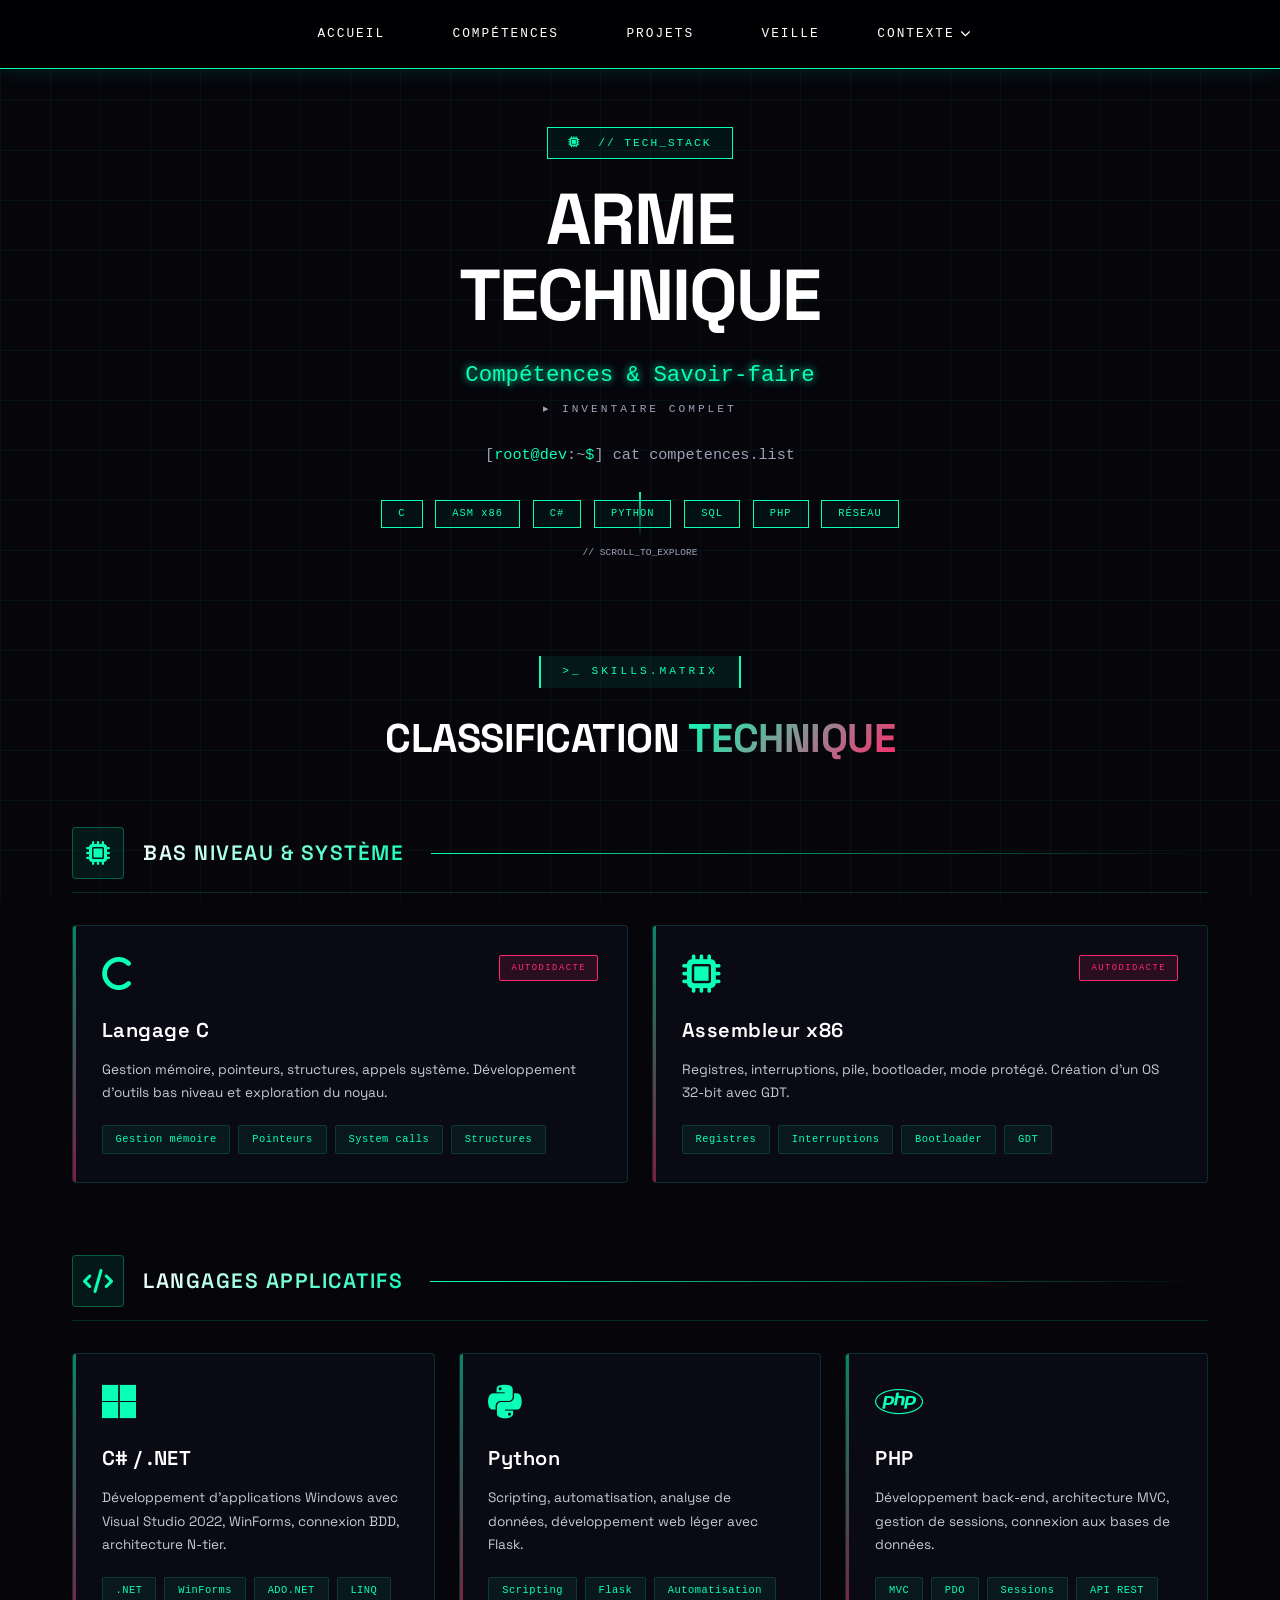
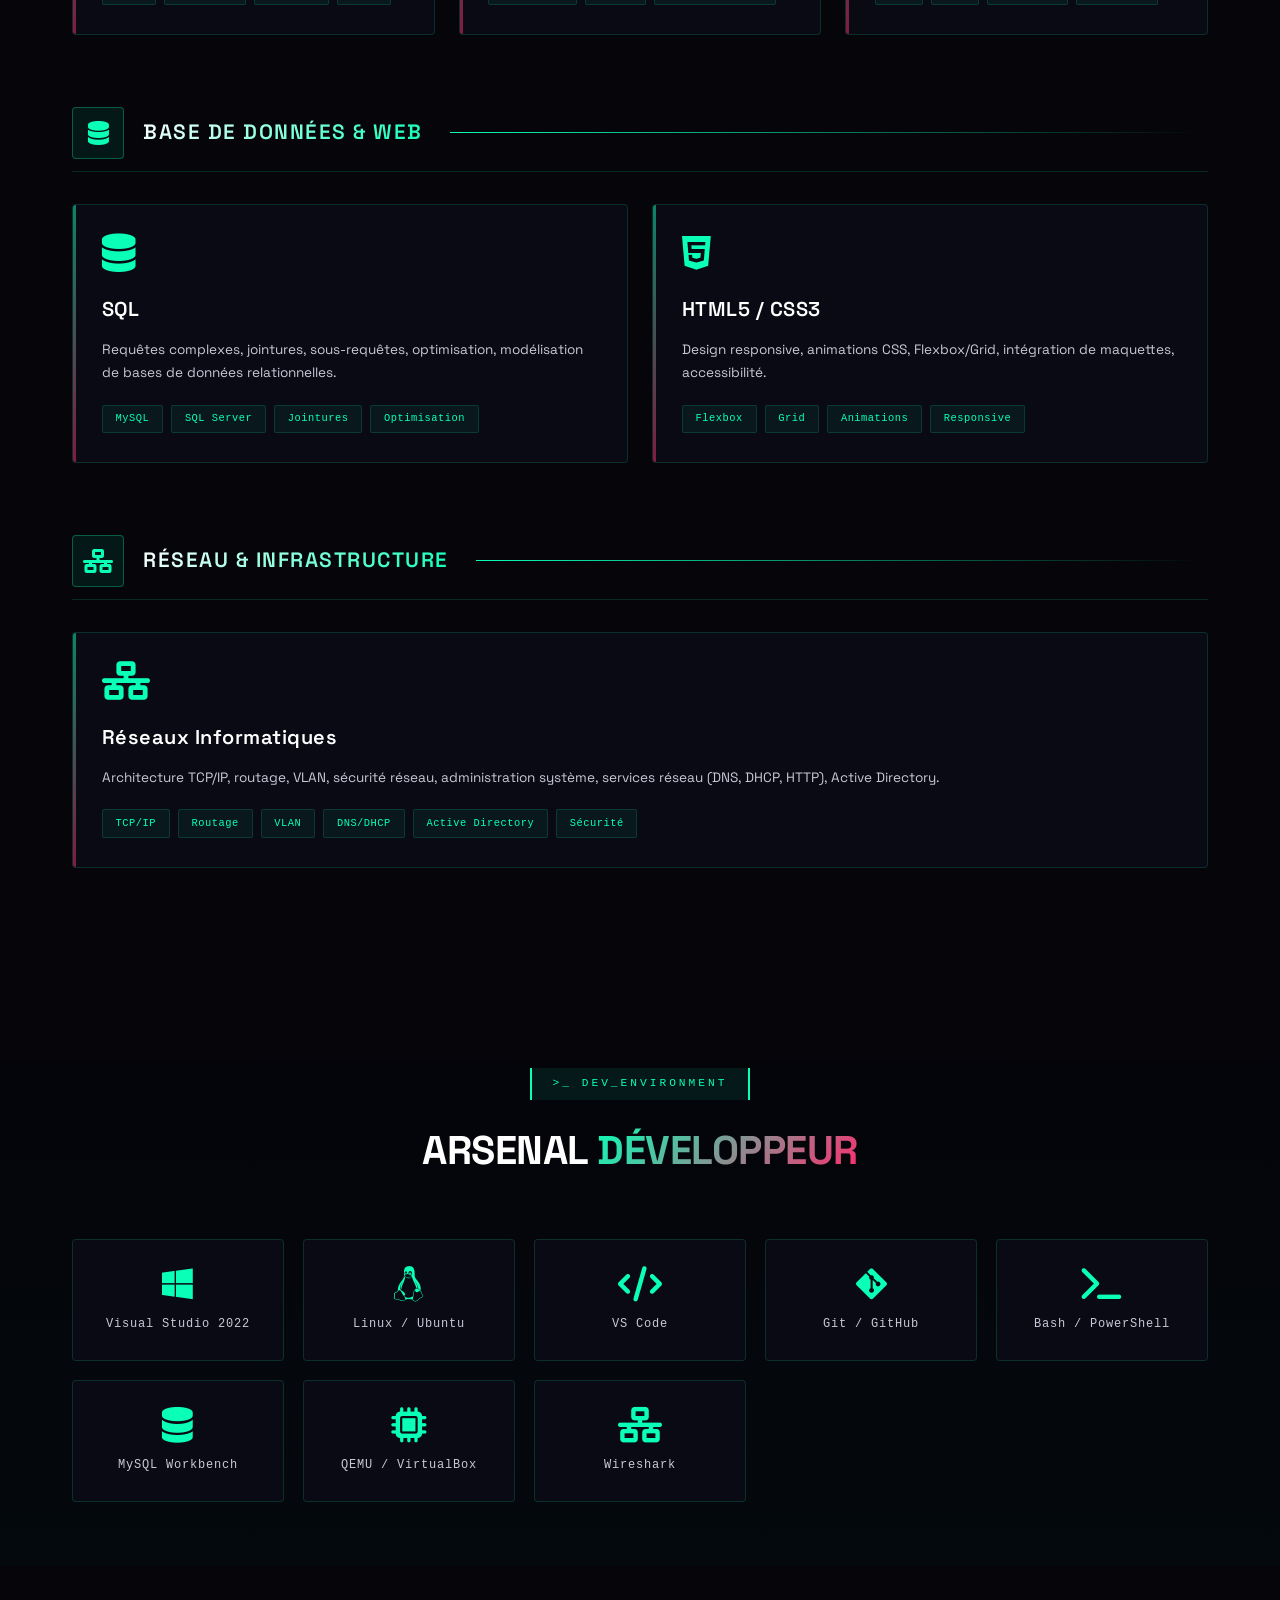
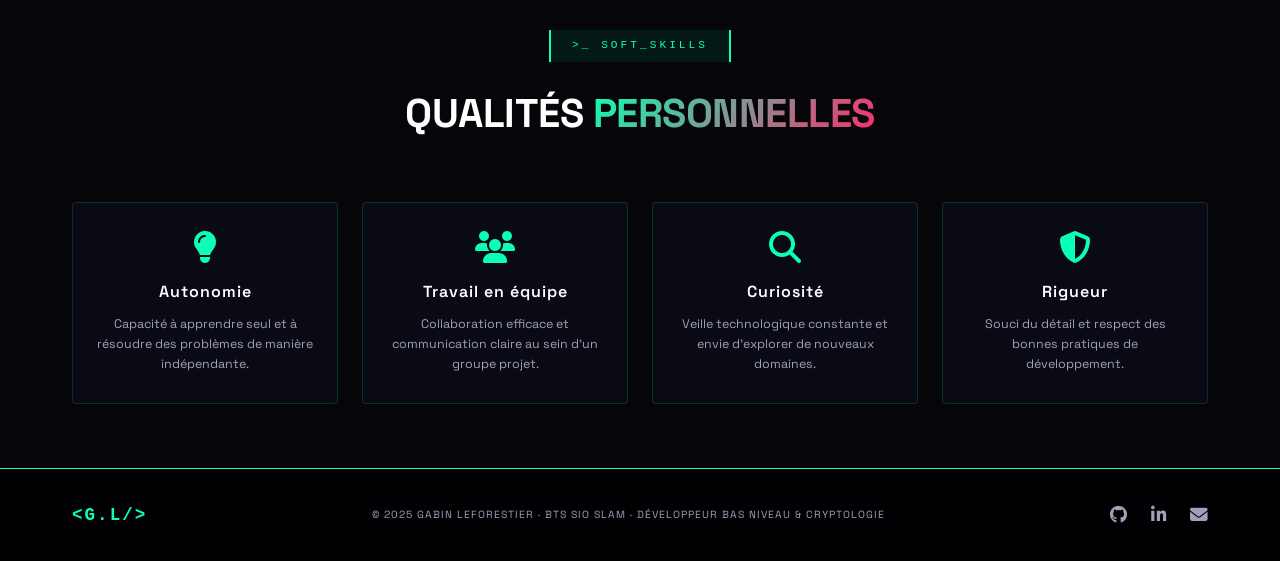
==== commit aa9b7bc7: "Veille ajoutée" ====
--- a/competence.html
+++ b/competence.html
@@ -20,6 +20,7 @@
         <a href="index.html">ACCUEIL</a>
         <a href="competence.html">COMPÉTENCES</a>
         <a href="projets.html">PROJETS</a>
+        <a href="veille.html">VEILLE</a>
         <div class="dropdown">
             <a href="contexte.html" class="dropdown-toggle">CONTEXTE</a>
             <span class="dropdown-arrow"><i class="fas fa-chevron-down"></i></span>
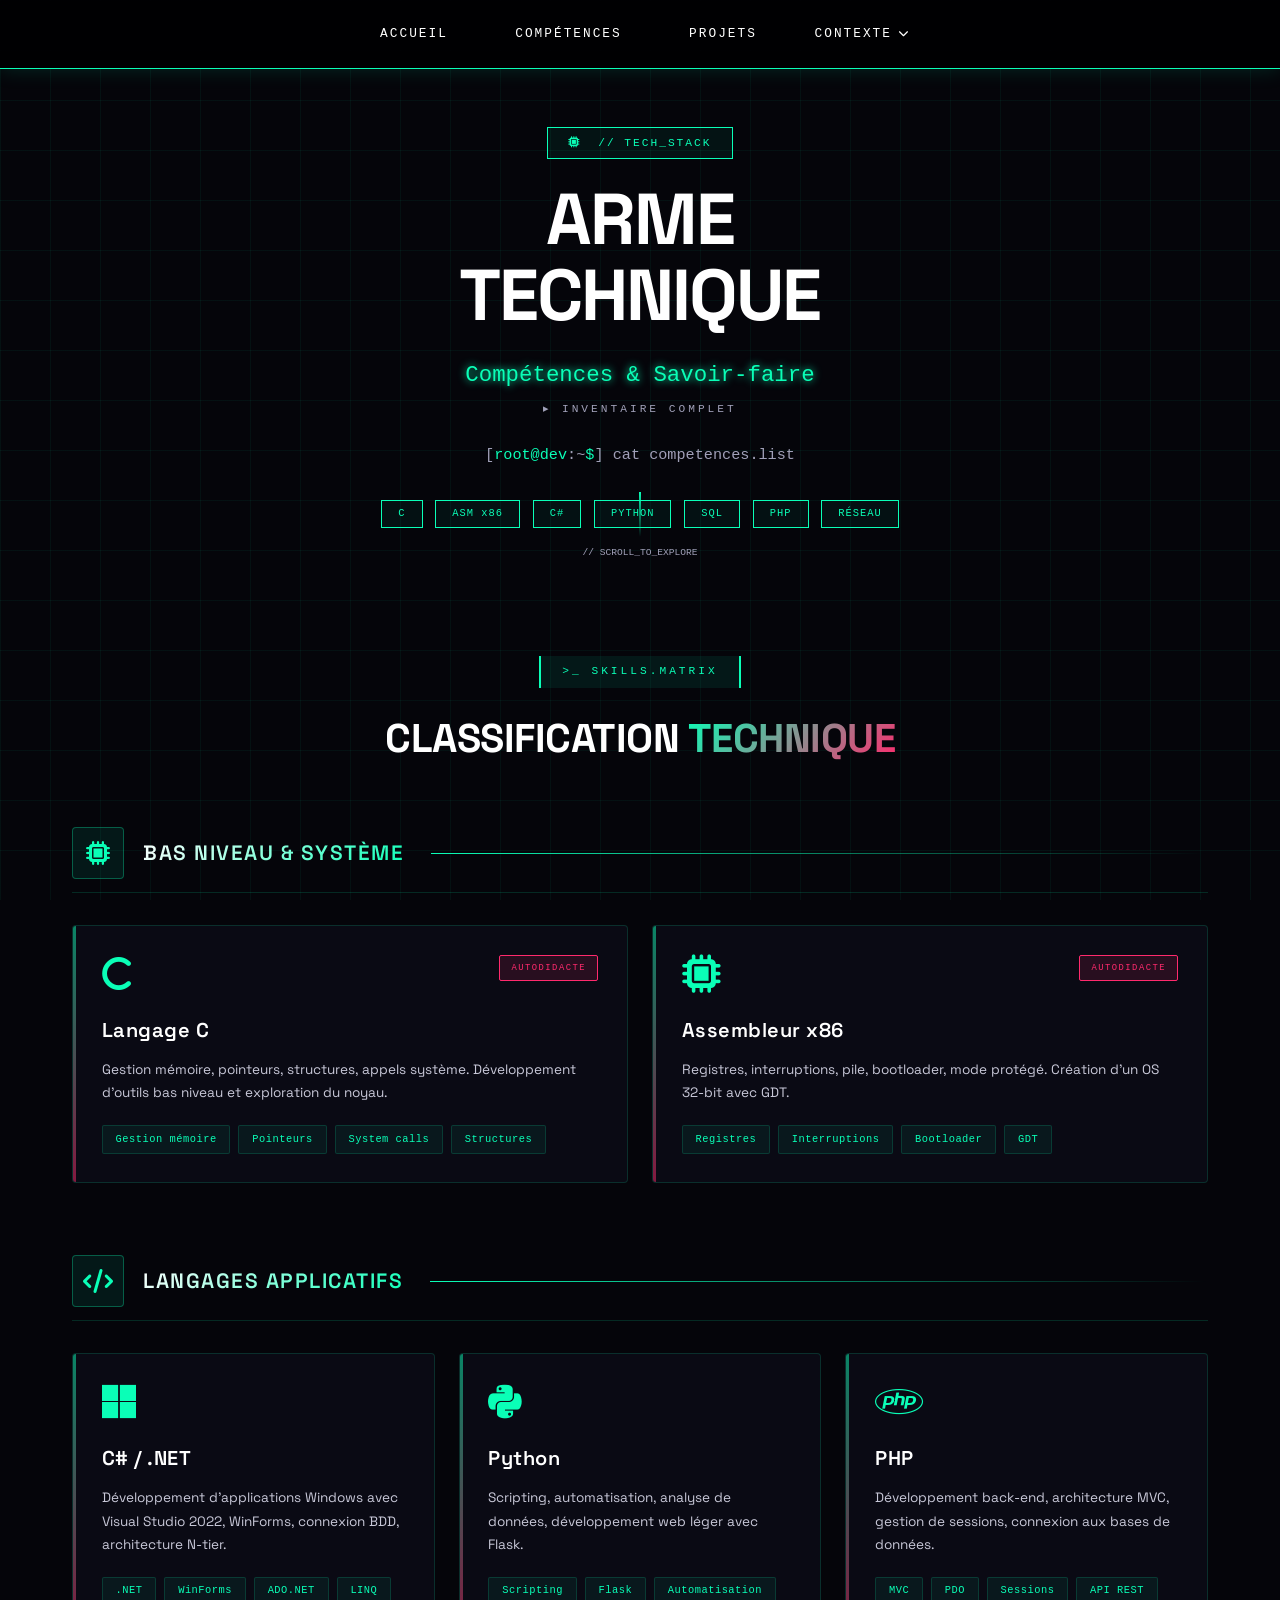
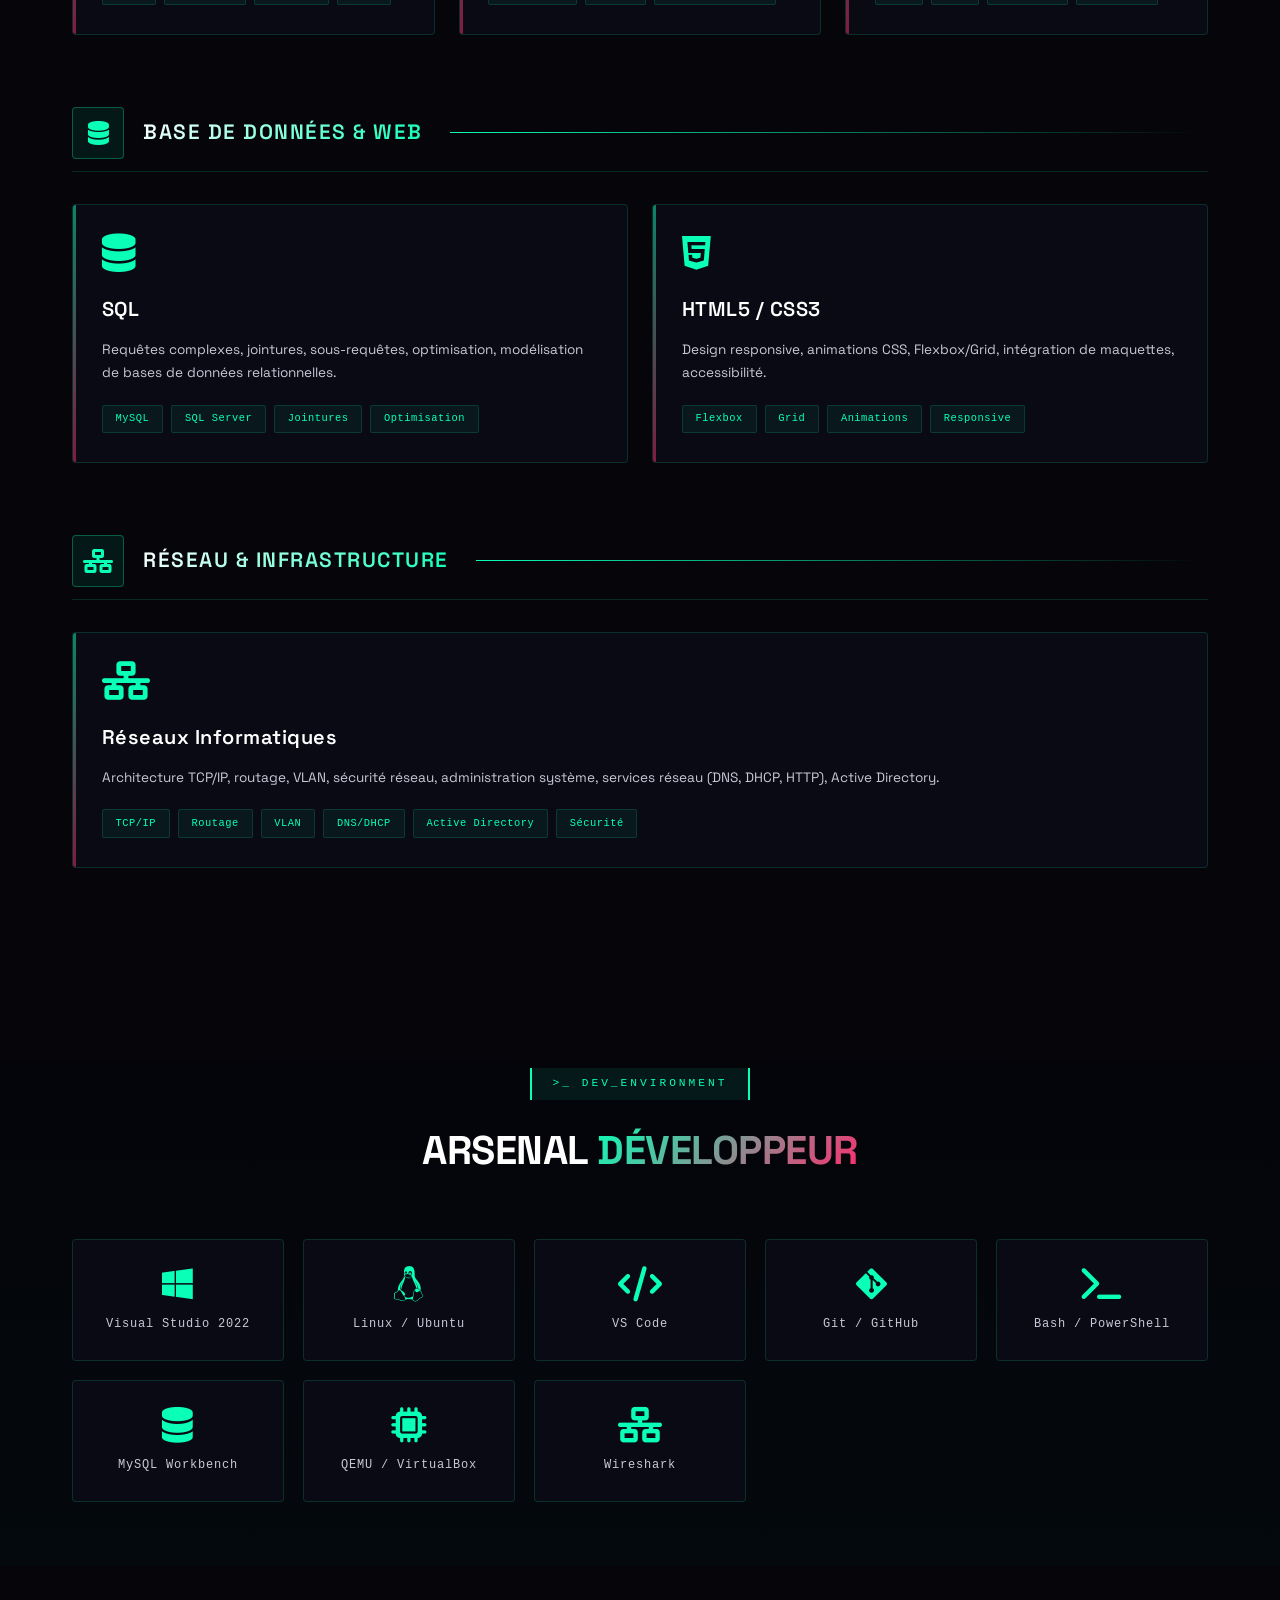
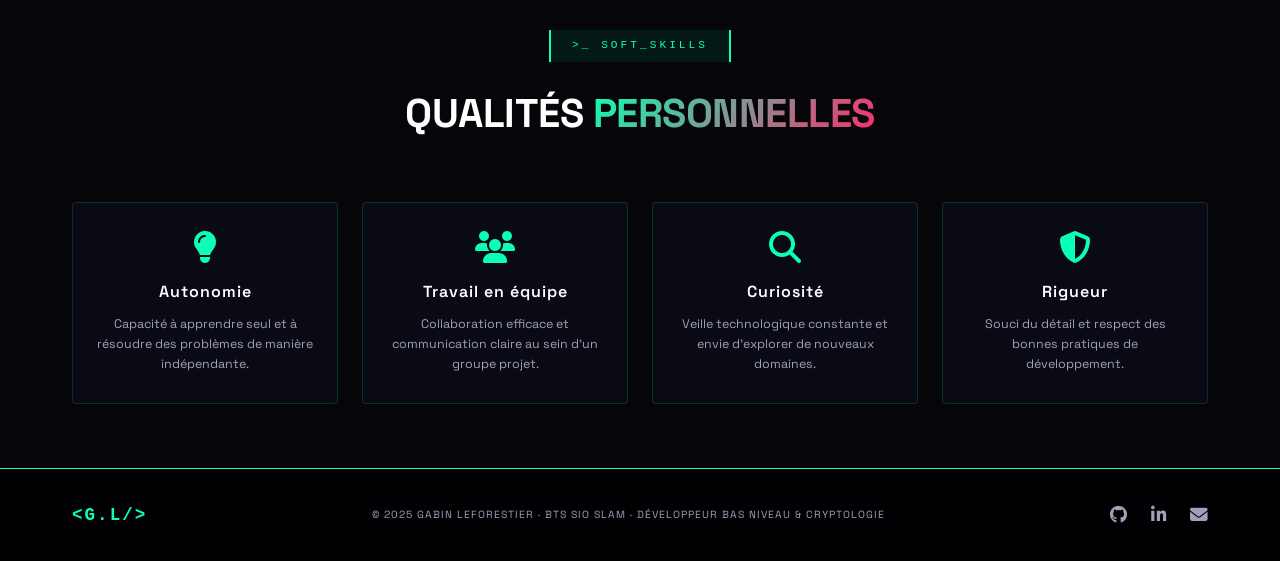
==== commit b2a72fcb: "Enlevement de la veille pour la refaire" ====
--- a/competence.html
+++ b/competence.html
@@ -20,7 +20,6 @@
         <a href="index.html">ACCUEIL</a>
         <a href="competence.html">COMPÉTENCES</a>
         <a href="projets.html">PROJETS</a>
-        <a href="veille.html">VEILLE</a>
         <div class="dropdown">
             <a href="contexte.html" class="dropdown-toggle">CONTEXTE</a>
             <span class="dropdown-arrow"><i class="fas fa-chevron-down"></i></span>
--- a/style/style.css
+++ b/style/style.css
@@ -2032,4 +2032,56 @@
     .projects-grid {
         grid-template-columns: 1fr;
     }
+}
+
+/* ============================================================
+   VEILLE - IMAGES & PLACEHOLDERS
+============================================================ */
+
+.project-image-placeholder {
+    width: 100%;
+    margin: 1.5rem 0;
+    border: 1px solid var(--border-med);
+    border-radius: 4px;
+    overflow: hidden;
+    background: rgba(0, 0, 0, 0.5);
+    position: relative;
+    /* Optionnel : ajoute une petite lueur pour le style futuriste */
+    box-shadow: 0 0 15px rgba(10, 255, 183, 0.05);
+}
+
+/* L'image réelle (quand tu décommenteras la balise <img>) */
+.project-image-placeholder img {
+    width: 100%;
+    height: auto;
+    display: block;
+    object-fit: cover;
+    transition: transform 0.3s ease;
+}
+
+.project-image-placeholder:hover img {
+    transform: scale(1.02); /* Petit effet de zoom au survol */
+}
+
+/* Le placeholder (quand il n'y a pas d'image) */
+.placeholder-content {
+    display: flex;
+    flex-direction: column;
+    align-items: center;
+    justify-content: center;
+    gap: 1rem;
+    padding: 4rem 2rem;
+    color: var(--text-dim);
+    font-family: monospace;
+    font-size: 0.85rem;
+    border: 1px dashed var(--border-soft);
+    background: rgba(10, 255, 183, 0.02);
+    text-align: center;
+}
+
+.placeholder-content i {
+    font-size: 3rem;
+    color: var(--primary);
+    opacity: 0.5;
+    animation: iconPulse 2s ease infinite;
 }
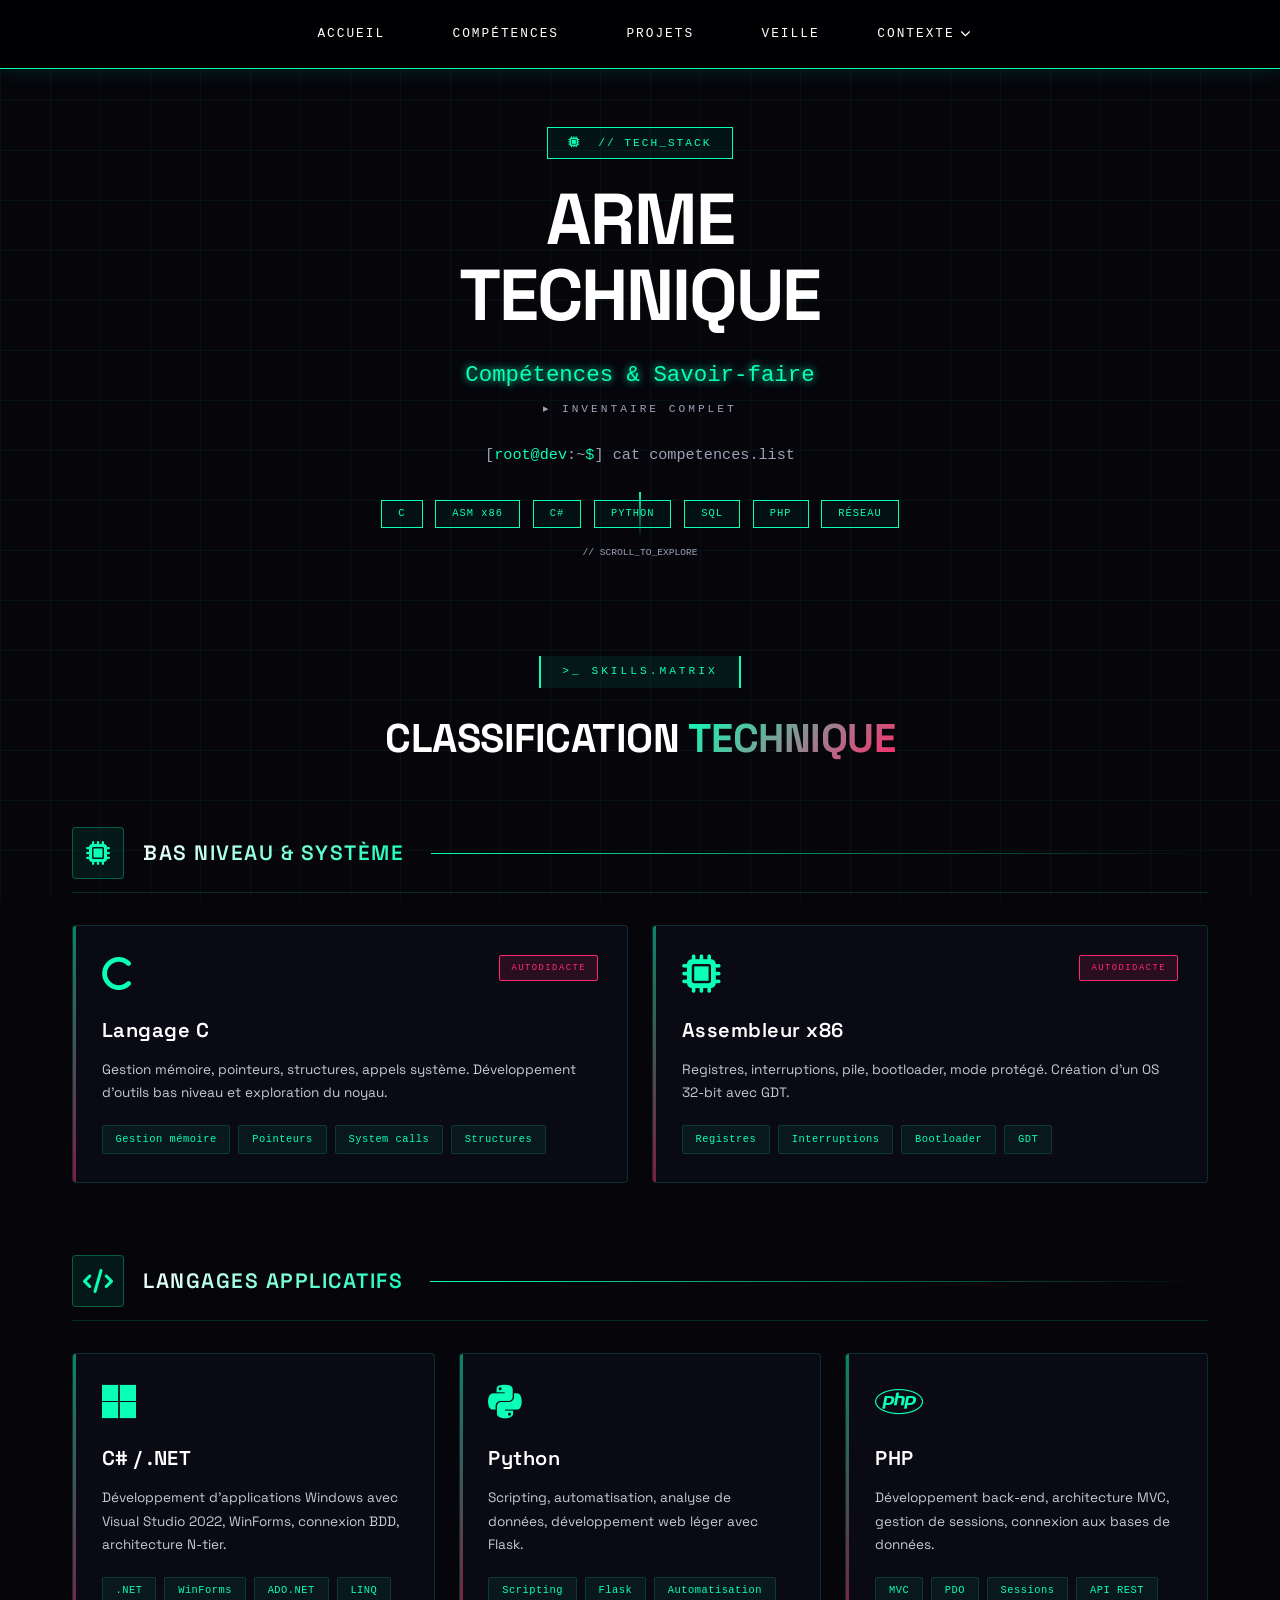
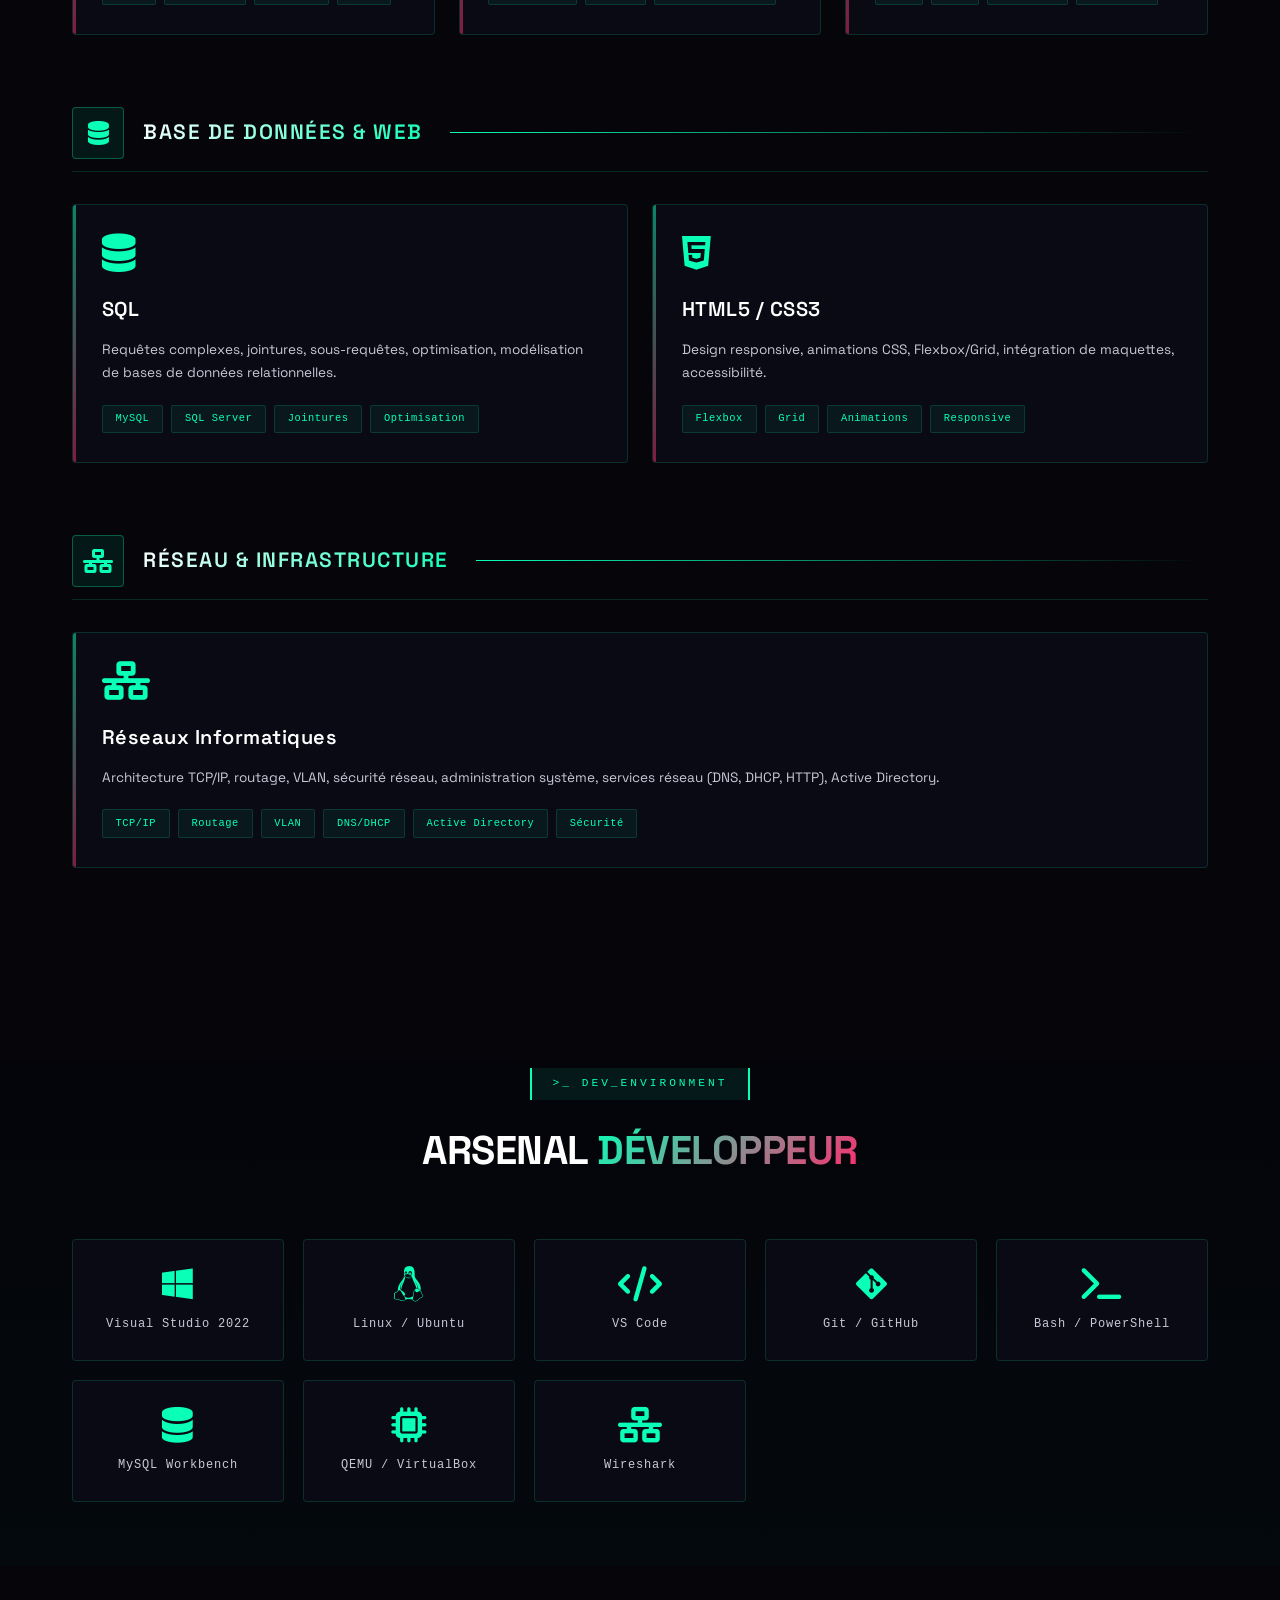
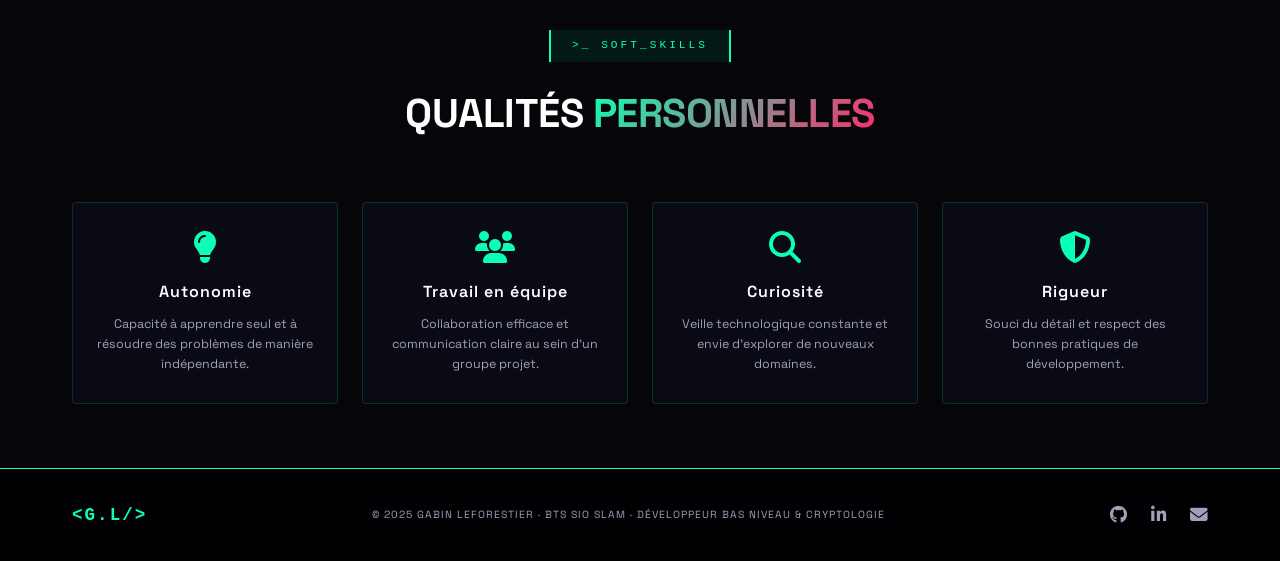
==== commit bf2ca951: "Ajout de la veille" ====
--- a/competence.html
+++ b/competence.html
@@ -20,19 +20,14 @@
         <a href="index.html">ACCUEIL</a>
         <a href="competence.html">COMPÉTENCES</a>
         <a href="projets.html">PROJETS</a>
+        <a href="veille.html">VEILLE</a>
         <div class="dropdown">
             <a href="contexte.html" class="dropdown-toggle">CONTEXTE</a>
             <span class="dropdown-arrow"><i class="fas fa-chevron-down"></i></span>
             <div class="dropdown-menu">
-                <a href="contexte.html#contexte-pro-1">
-                    <i class="fas fa-circle"></i> Contexte Pro 1 · 1ère année
-                </a>
-                <a href="contexte.html#contexte-pro-2">
-                    <i class="fas fa-circle"></i> Contexte Pro 2 · 2ème année
-                </a>
-                <a href="contexte.html#contexte-pro-3">
-                    <i class="fas fa-circle"></i> Contexte Pro 3 · Stage Avizeo
-                </a>
+                <a href="contexte.html#contexte-pro-1"><i class="fas fa-circle"></i> Contexte Pro 1</a>
+                <a href="contexte.html#contexte-pro-2"><i class="fas fa-circle"></i> Contexte Pro 2</a>
+                <a href="contexte.html#contexte-pro-3"><i class="fas fa-circle"></i> Contexte Pro 3</a>
             </div>
         </div>
     </nav>
--- a/style/style.css
+++ b/style/style.css
@@ -2034,54 +2034,221 @@
     }
 }
 
+
 /* ============================================================
-   VEILLE - IMAGES & PLACEHOLDERS
+   VEILLE - REVUE DE PRESSE (16 ARTICLES)
 ============================================================ */
 
-.project-image-placeholder {
+/* GRILLE DES ARTICLES */
+.veille-grid {
+    display: grid;
+    grid-template-columns: repeat(auto-fill, minmax(340px, 1fr));
+    gap: 1.5rem;
+    margin-top: 1rem;
     width: 100%;
-    margin: 1.5rem 0;
-    border: 1px solid var(--border-med);
+}
+
+/* CARTES DES ARTICLES */
+.veille-card {
+    position: relative;
+    display: flex;
+    flex-direction: column;
+    overflow: hidden;
+
+    background: var(--card-bg);
+    border: 1px solid var(--border-soft);
     border-radius: 4px;
-    overflow: hidden;
-    background: rgba(0, 0, 0, 0.5);
-    position: relative;
-    /* Optionnel : ajoute une petite lueur pour le style futuriste */
-    box-shadow: 0 0 15px rgba(10, 255, 183, 0.05);
-}
-
-/* L'image réelle (quand tu décommenteras la balise <img>) */
-.project-image-placeholder img {
-    width: 100%;
-    height: auto;
+
+    padding: 1.5rem;
+
+    transition: transform 0.3s ease,
+                border-color 0.3s ease,
+                box-shadow 0.3s ease;
+}
+
+/* BARRE LATERALE TURQUOISE */
+.veille-card::before {
+    content: "";
+    position: absolute;
+    top: 0;
+    left: 0;
+
+    width: 3px;
+    height: 100%;
+
+    background: linear-gradient(
+        180deg,
+        var(--primary),
+        var(--secondary)
+    );
+
+    opacity: 0.5;
+    transition: opacity 0.3s ease;
+}
+
+/* EFFET AU SURVOL */
+.veille-card:hover {
+    border-color: var(--primary);
+    transform: translateY(-5px);
+    box-shadow: var(--glow-primary);
+}
+
+.veille-card:hover::before {
+    opacity: 1;
+}
+
+/* ICONE */
+.veille-card .project-icon-large {
+    font-size: 1.8rem;
+    color: var(--primary);
+    margin-bottom: 0.8rem;
+}
+
+/* TITRE */
+.veille-card h3 {
+    font-size: 1.05rem;
+    font-weight: 600;
+    line-height: 1.4;
+
+    color: #ffffff;
+
+    margin-bottom: 0.8rem;
+}
+
+/* INFORMATIONS DE L'ARTICLE */
+.veille-meta {
+    display: flex;
+    align-items: center;
+    flex-wrap: wrap;
+    gap: 0.8rem;
+
+    margin-bottom: 1rem;
+
+    font-family: monospace;
+    font-size: 0.65rem;
+    color: var(--text-dim);
+}
+
+/* BADGE DE CATEGORIE */
+.veille-badge {
+    display: inline-block;
+
+    padding: 0.2rem 0.6rem;
+
+    border: 1px solid var(--primary);
+    border-radius: 2px;
+
+    color: var(--primary);
+    background: rgba(10, 255, 183, 0.05);
+
+    letter-spacing: 1px;
+}
+
+/* RESUME DE L'ARTICLE */
+.veille-card p {
+    font-size: 0.85rem;
+    line-height: 1.6;
+
+    color: var(--text-soft);
+
+    margin-bottom: 1.2rem;
+
+    flex-grow: 1;
+}
+
+/* BLOC MON ANALYSE */
+.veille-analysis {
+    background: rgba(10, 255, 183, 0.05);
+
+    border-left: 2px solid var(--primary);
+    border-radius: 0 4px 4px 0;
+
+    padding: 0.8rem;
+    margin-bottom: 1.2rem;
+
+    font-size: 0.8rem;
+    line-height: 1.5;
+
+    color: var(--text-soft);
+}
+
+/* TITRE DE L'ANALYSE */
+.veille-analysis strong {
     display: block;
-    object-fit: cover;
-    transition: transform 0.3s ease;
-}
-
-.project-image-placeholder:hover img {
-    transform: scale(1.02); /* Petit effet de zoom au survol */
-}
-
-/* Le placeholder (quand il n'y a pas d'image) */
-.placeholder-content {
-    display: flex;
-    flex-direction: column;
-    align-items: center;
-    justify-content: center;
-    gap: 1rem;
-    padding: 4rem 2rem;
-    color: var(--text-dim);
-    font-family: monospace;
-    font-size: 0.85rem;
-    border: 1px dashed var(--border-soft);
-    background: rgba(10, 255, 183, 0.02);
-    text-align: center;
-}
-
-.placeholder-content i {
-    font-size: 3rem;
-    color: var(--primary);
-    opacity: 0.5;
-    animation: iconPulse 2s ease infinite;
-}+
+    margin-bottom: 0.3rem;
+
+    color: var(--primary);
+
+    font-family: monospace;
+    font-size: 0.75rem;
+
+    text-transform: uppercase;
+    letter-spacing: 1px;
+}
+
+/* LIEN VERS LA SOURCE */
+.veille-link {
+    display: inline-block;
+
+    margin-top: auto;
+
+    color: var(--primary);
+
+    font-family: monospace;
+    font-size: 0.75rem;
+
+    text-decoration: none;
+
+    transition: color 0.3s ease,
+                letter-spacing 0.3s ease,
+                text-shadow 0.3s ease;
+}
+
+/* SURVOL DU LIEN */
+.veille-link:hover {
+    color: var(--secondary);
+    letter-spacing: 1px;
+    text-shadow: 0 0 8px var(--secondary);
+}
+
+/* ============================================================
+   RESPONSIVE - VEILLE
+============================================================ */
+
+@media screen and (max-width: 768px) {
+
+    .veille-grid {
+        grid-template-columns: 1fr;
+        gap: 1rem;
+    }
+
+    .veille-card {
+        padding: 1.2rem;
+    }
+
+    .veille-card h3 {
+        font-size: 1rem;
+    }
+
+    .veille-card p {
+        font-size: 0.85rem;
+    }
+
+}
+
+@media screen and (max-width: 400px) {
+
+    .veille-grid {
+        grid-template-columns: 1fr;
+    }
+
+    .veille-card {
+        padding: 1rem;
+    }
+
+    .veille-meta {
+        gap: 0.5rem;
+    }
+
+}
